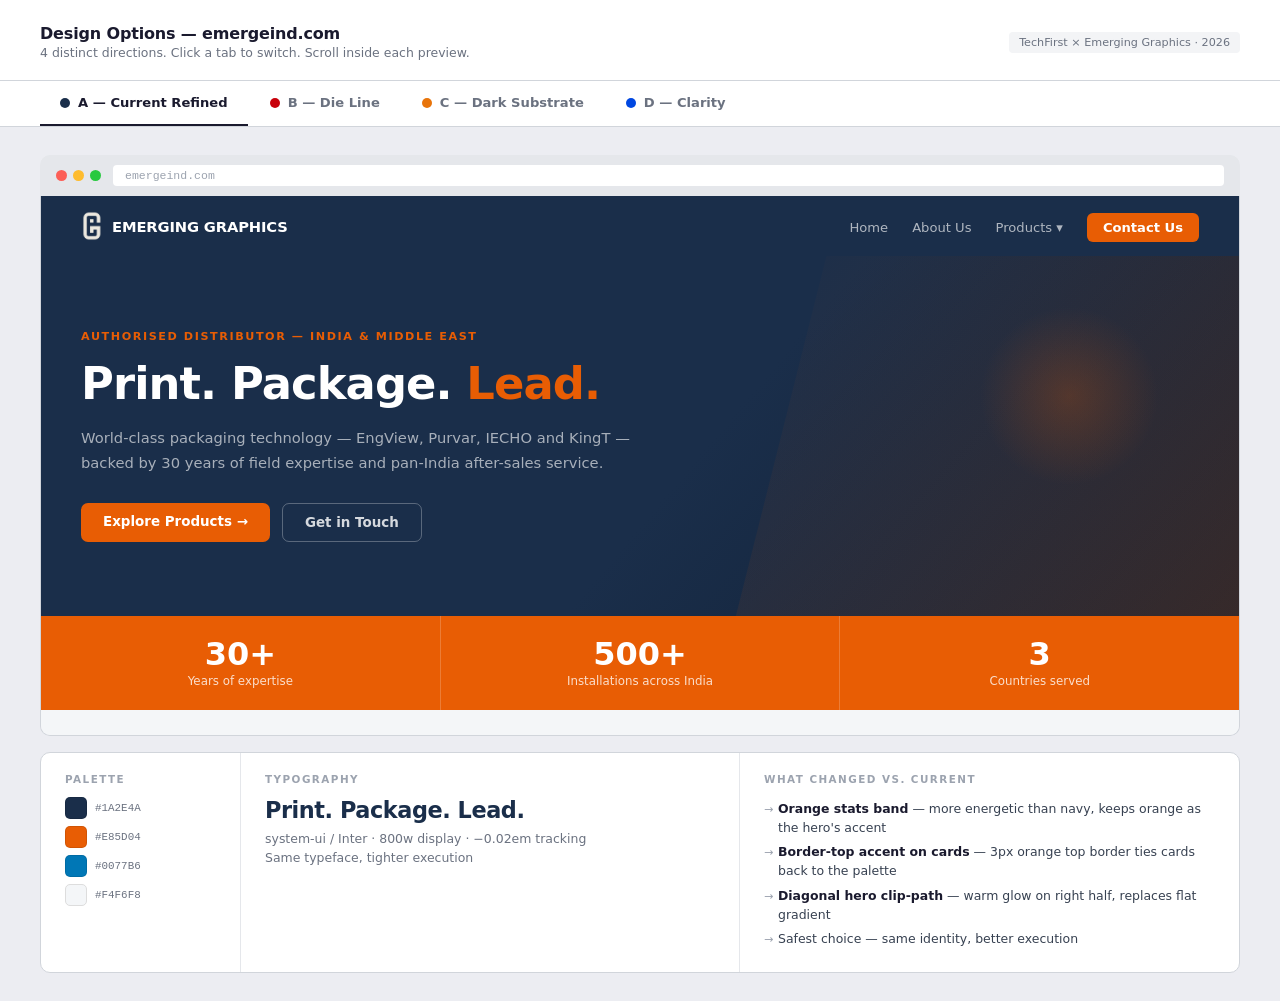
==== themes/index.html @ 1dd8b954 "Add themes-only preview subfolder for client review" ====
<!doctype html>
<html lang="en">
<head>
<meta charset="UTF-8">
<meta name="viewport" content="width=device-width, initial-scale=1.0">
<title>Design Options — emergeind.com</title>
<style>
/* ── PRESENTER LAYER ─────────────────────────────────── */
*,*::before,*::after{box-sizing:border-box;margin:0;padding:0}
body{font-family:system-ui,-apple-system,sans-serif;background:#ECEDF2;color:#1A1A2E;min-height:100vh}

.p-header{background:white;padding:24px 40px 20px;border-bottom:1px solid #D1D5DB;display:flex;align-items:center;justify-content:space-between}
.p-header h1{font-size:1rem;font-weight:700;letter-spacing:-0.01em}
.p-header p{font-size:0.78rem;color:#6B7280;margin-top:2px}
.p-badge{font-size:0.7rem;background:#F3F4F6;color:#6B7280;padding:4px 10px;border-radius:4px;font-weight:500}

.p-tabs{background:white;border-bottom:1px solid #D1D5DB;padding:0 40px;display:flex;gap:2px;overflow-x:auto}
.tab-btn{padding:14px 20px;border:none;border-bottom:2.5px solid transparent;background:transparent;font-size:0.82rem;font-weight:600;color:#6B7280;cursor:pointer;white-space:nowrap;transition:all .15s;font-family:inherit;display:flex;align-items:center;gap:8px}
.tab-btn:hover{color:#1A1A2E}
.tab-btn.active{color:#1A1A2E;border-bottom-color:#1A1A2E}
.tab-dot{width:10px;height:10px;border-radius:50%;flex-shrink:0}

.p-body{padding:28px 40px;max-width:1280px;margin:0 auto}

.concept-panel{display:none}
.concept-panel.active{display:block}

/* Browser chrome */
.browser{background:#E5E7EB;border-radius:10px 10px 0 0;padding:10px 16px;display:flex;align-items:center;gap:12px}
.browser-dots{display:flex;gap:6px}
.browser-dots span{width:11px;height:11px;border-radius:50%}
.browser-dots span:nth-child(1){background:#FC5F57}
.browser-dots span:nth-child(2){background:#FEBC2E}
.browser-dots span:nth-child(3){background:#27C93F}
.browser-bar{flex:1;background:white;border-radius:4px;padding:4px 12px;font-size:0.72rem;color:#9CA3AF;font-family:'Courier New',monospace}

.site-preview{height:540px;overflow-y:auto;border:1px solid #D1D5DB;border-top:none;border-radius:0 0 10px 10px}

/* Design notes */
.design-notes{margin-top:16px;display:grid;grid-template-columns:200px 1fr 1fr;gap:0;background:white;border:1px solid #D1D5DB;border-radius:10px;overflow:hidden}
.dn-col{padding:20px 24px;border-right:1px solid #E5E7EB}
.dn-col:last-child{border-right:none}
.dn-label{font-size:0.65rem;font-weight:700;letter-spacing:0.14em;text-transform:uppercase;color:#9CA3AF;margin-bottom:12px}
.palette-row{display:flex;align-items:center;gap:8px;margin-bottom:7px}
.chip{width:22px;height:22px;border-radius:5px;border:1px solid rgba(0,0,0,.1);flex-shrink:0}
.chip-hex{font-size:0.68rem;font-family:'Courier New',monospace;color:#6B7280}
.type-display{font-size:1.4rem;line-height:1.2;margin-bottom:6px;color:#1A1A2E}
.type-body{font-size:0.78rem;color:#6B7280;line-height:1.5}
.dn-list{list-style:none}
.dn-list li{font-size:0.78rem;color:#374151;padding:3px 0 3px 14px;position:relative;line-height:1.5}
.dn-list li::before{content:'→';position:absolute;left:0;color:#9CA3AF;font-size:0.7rem;top:5px}
.dn-list li strong{color:#1A1A2E;font-weight:600}

/* ── CONCEPT A: CURRENT REFINED ─────────────────────── */
.ca-nav{background:#1A2E4A;padding:0 40px;height:60px;display:flex;align-items:center;justify-content:space-between;position:sticky;top:0;z-index:10}
.ca-logo{color:white;font-weight:800;font-size:0.92rem;letter-spacing:-0.01em}
.ca-links{display:flex;gap:24px;list-style:none}
.ca-links a{color:rgba(255,255,255,.65);font-size:0.82rem;text-decoration:none}
.ca-cta-lnk{background:#E85D04;color:white!important;padding:7px 16px;border-radius:6px;font-weight:700!important}

.ca-hero{background:linear-gradient(130deg,#1A2E4A 55%,#0F1E32 100%);min-height:360px;display:flex;align-items:center;padding:72px 40px;position:relative;overflow:hidden}
.ca-hero::before{content:'';position:absolute;right:0;top:0;bottom:0;width:42%;background:linear-gradient(135deg,transparent,rgba(232,93,4,.18));clip-path:polygon(18% 0,100% 0,100% 100%,0% 100%)}
.ca-hero::after{content:'';position:absolute;right:80px;top:50px;width:180px;height:180px;border-radius:50%;background:radial-gradient(circle,rgba(232,93,4,.22),transparent 70%)}
.ca-hero-inner{position:relative;z-index:1;max-width:560px}
.ca-eyebrow{font-size:0.7rem;font-weight:700;letter-spacing:0.14em;text-transform:uppercase;color:#E85D04;margin-bottom:16px}
.ca-h1{font-size:2.8rem;font-weight:800;color:white;line-height:1.1;letter-spacing:-0.02em;margin-bottom:18px}
.ca-h1 em{color:#E85D04;font-style:normal}
.ca-sub{color:rgba(255,255,255,.62);font-size:0.92rem;line-height:1.65;margin-bottom:28px}
.ca-btns{display:flex;gap:12px}
.ca-bp{background:#E85D04;color:white;padding:11px 22px;border-radius:7px;font-size:0.84rem;font-weight:700;text-decoration:none}
.ca-bo{border:1.5px solid rgba(255,255,255,.28);color:rgba(255,255,255,.82);padding:11px 22px;border-radius:7px;font-size:0.84rem;font-weight:600;text-decoration:none}

.ca-stats{background:#E85D04;display:flex}
.ca-stat{flex:1;padding:22px 28px;text-align:center;border-right:1px solid rgba(255,255,255,.2)}
.ca-stat:last-child{border-right:none}
.ca-num{font-size:2rem;font-weight:800;color:white;line-height:1}
.ca-lbl{font-size:0.74rem;color:rgba(255,255,255,.8);margin-top:4px}

.ca-section{background:#F4F6F8;padding:44px 40px}
.ca-sec-label{font-size:0.68rem;font-weight:700;letter-spacing:0.13em;text-transform:uppercase;color:#E85D04;margin-bottom:8px}
.ca-sec-h2{font-size:1.45rem;font-weight:700;color:#1A2E4A;margin-bottom:26px}
.ca-grid{display:grid;grid-template-columns:1fr 1fr;gap:14px}
.ca-card{background:white;border-radius:9px;padding:22px;border:1px solid #E2E8F0;border-top:3px solid #E85D04}
.ca-card-icon{font-size:1.3rem;margin-bottom:10px}
.ca-card-title{font-size:0.88rem;font-weight:700;color:#1A2E4A;margin-bottom:7px}
.ca-card-desc{font-size:0.78rem;color:#64748B;line-height:1.55;margin:0}
.ca-card-link{font-size:0.76rem;color:#E85D04;font-weight:700;margin-top:10px;display:block;text-decoration:none}

.ca-cta{background:#1A2E4A;padding:44px 40px;text-align:center}
.ca-cta h2{color:white;font-size:1.45rem;font-weight:700;margin-bottom:10px}
.ca-cta p{color:rgba(255,255,255,.55);font-size:0.86rem;margin-bottom:22px}
.ca-cta-btn{background:#E85D04;color:white;padding:11px 28px;border-radius:7px;font-size:0.86rem;font-weight:700;text-decoration:none;display:inline-block}

/* ── CONCEPT B: DIE LINE ─────────────────────────────── */
.cb-nav{background:#F2EFE7;border-bottom:1px solid rgba(200,0,10,.22);padding:0 40px;height:60px;display:flex;align-items:center;justify-content:space-between;position:sticky;top:0;z-index:10}
.cb-logo{color:#1C1826;font-family:Georgia,serif;font-weight:700;font-size:1rem;font-style:italic}
.cb-links{display:flex;gap:24px;list-style:none}
.cb-links a{color:#4A4455;font-size:0.82rem;text-decoration:none}
.cb-cta-lnk{color:#C8000A!important;font-weight:700!important;border-bottom:1.5px solid #C8000A;padding-bottom:1px}

.cb-hero{background:#F2EFE7;min-height:360px;display:flex;align-items:center;padding:72px 40px;position:relative;overflow:hidden}
.cb-hero::before{content:'';position:absolute;top:18px;left:18px;width:calc(100% - 36px);height:calc(100% - 36px);border:1.5px dashed rgba(200,0,10,.32);pointer-events:none}
.cb-reg{position:absolute;top:24px;right:44px;font-size:1.3rem;color:rgba(200,0,10,.38);line-height:1;font-family:'Courier New',monospace;user-select:none}
.cb-reg2{position:absolute;bottom:24px;left:44px;font-size:1.3rem;color:rgba(200,0,10,.28);line-height:1;font-family:'Courier New',monospace;user-select:none}
.cb-hero-inner{position:relative;z-index:1;max-width:620px}
.cb-eyebrow{font-size:0.68rem;font-weight:700;letter-spacing:0.18em;text-transform:uppercase;color:#2D4B8E;margin-bottom:20px;font-family:'Courier New',monospace}
.cb-h1{font-family:Georgia,serif;font-size:3.2rem;font-weight:700;color:#1C1826;line-height:1.1;letter-spacing:-0.01em;margin-bottom:0}
.cb-h1 em{color:#C8000A}
.cb-sub{color:#4A4455;font-size:0.92rem;line-height:1.68;margin-bottom:32px;margin-top:18px;max-width:500px}
.cb-btns{display:flex;gap:20px;align-items:center}
.cb-bp{background:#C8000A;color:white;padding:11px 24px;font-size:0.84rem;font-weight:700;text-decoration:none;letter-spacing:0.02em}
.cb-bo{color:#2D4B8E;font-size:0.84rem;font-weight:600;text-decoration:none;border-bottom:1.5px solid #2D4B8E;padding-bottom:2px}

.cb-stats{background:#1C1826;display:flex}
.cb-stat{flex:1;padding:24px 28px;text-align:center;border-right:1px solid rgba(255,255,255,.07)}
.cb-stat:last-child{border-right:none}
.cb-num{font-family:Georgia,serif;font-size:2.1rem;font-weight:700;color:#C8000A;line-height:1}
.cb-lbl{font-size:0.68rem;color:rgba(255,255,255,.45);margin-top:6px;letter-spacing:0.1em;text-transform:uppercase;font-family:'Courier New',monospace}

.cb-section{background:#F2EFE7;padding:44px 40px}
.cb-sec-label{font-family:'Courier New',monospace;font-size:0.66rem;font-weight:700;letter-spacing:0.16em;text-transform:uppercase;color:#2D4B8E;margin-bottom:10px}
.cb-sec-h2{font-family:Georgia,serif;font-size:1.6rem;font-weight:700;color:#1C1826;margin-bottom:28px}
.cb-grid{display:grid;grid-template-columns:1fr 1fr;gap:14px}
.cb-card{background:white;border:1px solid rgba(200,0,10,.22);padding:22px;position:relative}
.cb-card::before{content:'';position:absolute;top:5px;left:5px;right:5px;bottom:5px;border:1px dashed rgba(200,0,10,.14);pointer-events:none}
.cb-card-ref{font-family:'Courier New',monospace;font-size:0.62rem;color:rgba(200,0,10,.45);margin-bottom:10px}
.cb-card-title{font-family:Georgia,serif;font-size:0.94rem;font-weight:700;color:#1C1826;margin-bottom:8px}
.cb-card-desc{font-size:0.78rem;color:#4A4455;line-height:1.55;margin:0}
.cb-card-link{font-size:0.76rem;color:#C8000A;font-weight:700;margin-top:12px;display:block;text-decoration:none;letter-spacing:0.03em}

.cb-cta{background:#2D4B8E;padding:52px 40px;text-align:center}
.cb-cta h2{font-family:Georgia,serif;font-style:italic;color:white;font-size:1.7rem;margin-bottom:12px}
.cb-cta p{color:rgba(255,255,255,.6);font-size:0.86rem;margin-bottom:24px}
.cb-cta-btn{border:1.5px solid rgba(255,255,255,.55);color:white;padding:11px 28px;font-size:0.86rem;font-weight:600;text-decoration:none;display:inline-block;letter-spacing:0.04em}

/* ── CONCEPT C: DARK SUBSTRATE ───────────────────────── */
.cc-nav{background:#18160F;border-bottom:1px solid rgba(232,116,10,.18);padding:0 40px;height:60px;display:flex;align-items:center;justify-content:space-between;position:sticky;top:0;z-index:10}
.cc-logo{color:#EDE9E0;font-weight:800;font-size:0.82rem;letter-spacing:0.1em;text-transform:uppercase}
.cc-links{display:flex;gap:24px;list-style:none}
.cc-links a{color:rgba(237,233,224,.4);font-size:0.7rem;text-decoration:none;letter-spacing:0.08em;text-transform:uppercase;font-weight:600}
.cc-cta-lnk{color:#E8740A!important}

.cc-hero{background:#18160F;min-height:380px;display:flex;align-items:center;padding:80px 40px;position:relative;overflow:hidden}
.cc-hero::before{content:'';position:absolute;left:-80px;top:-80px;width:350px;height:350px;background:radial-gradient(circle,rgba(232,116,10,.1),transparent 70%);border-radius:50%}
.cc-hero::after{content:'';position:absolute;right:60px;bottom:-60px;width:260px;height:260px;background:radial-gradient(circle,rgba(61,140,104,.07),transparent 70%);border-radius:50%}
.cc-hero-inner{position:relative;z-index:1;max-width:640px}
.cc-eyebrow{font-size:0.65rem;font-weight:700;letter-spacing:0.22em;text-transform:uppercase;color:#3D8C68;margin-bottom:22px}
.cc-h1{font-size:3.4rem;font-weight:800;color:#EDE9E0;line-height:1.05;letter-spacing:-0.01em;text-transform:uppercase;margin-bottom:0}
.cc-h1 em{color:#E8740A;font-style:normal}
.cc-sub{color:rgba(237,233,224,.42);font-size:0.9rem;line-height:1.72;margin-bottom:36px;margin-top:20px}
.cc-btns{display:flex;gap:12px}
.cc-bp{background:#E8740A;color:#18160F;padding:12px 24px;font-size:0.82rem;font-weight:800;text-decoration:none;letter-spacing:0.05em;text-transform:uppercase}
.cc-bo{border:1px solid rgba(237,233,224,.18);color:rgba(237,233,224,.6);padding:12px 24px;font-size:0.82rem;font-weight:600;text-decoration:none;text-transform:uppercase;letter-spacing:0.05em}

.cc-stats{background:#0F0E0A;display:flex;border-top:1px solid rgba(232,116,10,.18);border-bottom:1px solid rgba(232,116,10,.18)}
.cc-stat{flex:1;padding:28px 32px;text-align:center;border-right:1px solid rgba(255,255,255,.04)}
.cc-stat:last-child{border-right:none}
.cc-num{font-size:2.8rem;font-weight:800;color:#E8740A;line-height:1;letter-spacing:-0.02em}
.cc-lbl{font-size:0.64rem;color:rgba(237,233,224,.3);margin-top:6px;letter-spacing:0.16em;text-transform:uppercase}

.cc-section{background:#18160F;padding:44px 40px}
.cc-sec-label{font-size:0.62rem;font-weight:700;letter-spacing:0.2em;text-transform:uppercase;color:#3D8C68;margin-bottom:10px}
.cc-sec-h2{font-size:1.4rem;font-weight:800;color:#EDE9E0;margin-bottom:28px;letter-spacing:-0.01em;text-transform:uppercase}
.cc-grid{display:grid;grid-template-columns:1fr 1fr;gap:1px;background:rgba(232,116,10,.2)}
.cc-card{background:#1E1C14;padding:24px}
.cc-card-icon{font-size:1.1rem;margin-bottom:12px;opacity:.65}
.cc-card-title{font-size:0.8rem;font-weight:800;color:#EDE9E0;margin-bottom:8px;letter-spacing:0.06em;text-transform:uppercase}
.cc-card-desc{font-size:0.76rem;color:rgba(237,233,224,.38);line-height:1.6;margin:0}
.cc-card-link{font-size:0.72rem;color:#E8740A;font-weight:700;margin-top:12px;display:block;text-decoration:none;letter-spacing:0.07em;text-transform:uppercase}

.cc-cta{background:#0F0E0A;padding:60px 40px;text-align:center;border-top:1px solid rgba(232,116,10,.18)}
.cc-cta h2{color:#EDE9E0;font-size:1.5rem;font-weight:800;text-transform:uppercase;letter-spacing:-0.01em;margin-bottom:12px}
.cc-cta p{color:rgba(237,233,224,.32);font-size:0.86rem;margin-bottom:28px}
.cc-cta-btn{background:#E8740A;color:#0F0E0A;padding:13px 32px;font-size:0.82rem;font-weight:800;text-decoration:none;display:inline-block;letter-spacing:0.07em;text-transform:uppercase}

/* ── CONCEPT D: CLARITY ──────────────────────────────── */
.cd-nav{background:#FAFAFA;border-bottom:1px solid #E8E8EE;padding:0 40px;height:60px;display:flex;align-items:center;justify-content:space-between;position:sticky;top:0;z-index:10}
.cd-logo{color:#0D0D12;font-weight:700;font-size:0.9rem;letter-spacing:-0.02em}
.cd-logo span{color:#0047E1}
.cd-links{display:flex;gap:28px;list-style:none}
.cd-links a{color:#6B7280;font-size:0.82rem;text-decoration:none}
.cd-cta-lnk{background:#0047E1;color:white!important;padding:7px 16px;font-size:0.8rem;font-weight:600!important}

.cd-hero{background:#FAFAFA;min-height:380px;display:flex;align-items:stretch}
.cd-hero-left{width:200px;flex-shrink:0;background:#0047E1;display:flex;flex-direction:column;align-items:center;justify-content:center;padding:40px 20px;text-align:center}
.cd-bignum{font-size:4.5rem;font-weight:300;color:white;line-height:1;letter-spacing:-0.04em}
.cd-numsup{font-size:2rem;font-weight:300;vertical-align:super;color:white}
.cd-numlabel{font-size:0.65rem;color:rgba(255,255,255,.55);text-transform:uppercase;letter-spacing:0.14em;margin-top:10px;line-height:1.4}
.cd-hero-right{flex:1;padding:64px 44px;display:flex;flex-direction:column;justify-content:center}
.cd-eyebrow{font-size:0.68rem;font-weight:600;letter-spacing:0.14em;text-transform:uppercase;color:#9CA3AF;margin-bottom:20px}
.cd-h1{font-size:2.3rem;font-weight:300;color:#0D0D12;line-height:1.22;letter-spacing:-0.03em;margin-bottom:0}
.cd-h1 strong{font-weight:800}
.cd-rule{width:44px;height:2px;background:#0047E1;margin:20px 0}
.cd-sub{color:#6B7280;font-size:0.88rem;line-height:1.72;margin-bottom:28px;max-width:420px}
.cd-btns{display:flex;gap:16px;align-items:center}
.cd-bp{background:#0047E1;color:white;padding:11px 24px;font-size:0.84rem;font-weight:600;text-decoration:none}
.cd-bo{color:#6B7280;font-size:0.84rem;text-decoration:none;border-bottom:1px solid #D1D5DB;padding-bottom:2px}

.cd-stats{background:white;border-top:1px solid #E8E8EE;border-bottom:1px solid #E8E8EE;display:flex}
.cd-stat{flex:1;padding:26px 32px;border-right:1px solid #E8E8EE}
.cd-stat:last-child{border-right:none}
.cd-num{font-size:2.1rem;font-weight:700;color:#0D0D12;line-height:1;letter-spacing:-0.03em}
.cd-num em{color:#0047E1;font-style:normal}
.cd-lbl{font-size:0.74rem;color:#6B7280;margin-top:6px}

.cd-section{background:#FAFAFA;padding:44px 40px}
.cd-sec-label{font-size:0.68rem;font-weight:600;letter-spacing:0.12em;text-transform:uppercase;color:#9CA3AF;margin-bottom:8px}
.cd-sec-h2{font-size:1.45rem;font-weight:300;color:#0D0D12;margin-bottom:28px;letter-spacing:-0.02em}
.cd-sec-h2 strong{font-weight:700}
.cd-grid{display:grid;grid-template-columns:1fr 1fr;gap:0;border:1px solid #E8E8EE}
.cd-card{padding:24px;border-right:1px solid #E8E8EE;border-bottom:1px solid #E8E8EE;border-left:3px solid transparent;transition:border-left-color .15s}
.cd-card:hover{border-left-color:#0047E1}
.cd-card:nth-child(2){border-right:none}
.cd-card:nth-child(3),.cd-card:nth-child(4){border-bottom:none}
.cd-card-icon{font-size:1.1rem;margin-bottom:12px}
.cd-card-title{font-size:0.86rem;font-weight:700;color:#0D0D12;margin-bottom:8px}
.cd-card-desc{font-size:0.78rem;color:#6B7280;line-height:1.55;margin:0}
.cd-card-link{font-size:0.76rem;color:#0047E1;font-weight:600;margin-top:10px;display:block;text-decoration:none}

.cd-cta{background:#0047E1;padding:60px 40px;text-align:center}
.cd-cta h2{font-size:1.5rem;font-weight:300;color:white;letter-spacing:-0.02em;margin-bottom:12px}
.cd-cta h2 strong{font-weight:800}
.cd-cta p{color:rgba(255,255,255,.6);font-size:0.86rem;margin-bottom:26px}
.cd-cta-btn{background:white;color:#0047E1;padding:12px 32px;font-size:0.86rem;font-weight:700;text-decoration:none;display:inline-block}

.ca-logo,.cb-logo,.cc-logo,.cd-logo{display:inline-flex;align-items:center;gap:9px}
.opt-mark{height:32px;width:auto;display:block}
</style>
</head>
<body>

<div class="p-header">
  <div>
    <h1>Design Options — emergeind.com</h1>
    <p>4 distinct directions. Click a tab to switch. Scroll inside each preview.</p>
  </div>
  <span class="p-badge">TechFirst × Emerging Graphics · 2026</span>
</div>

<div class="p-tabs">
  <button class="tab-btn active" id="tab-a" onclick="show('a')">
    <span class="tab-dot" style="background:#1A2E4A"></span> A — Current Refined
  </button>
  <button class="tab-btn" id="tab-b" onclick="show('b')">
    <span class="tab-dot" style="background:#C8000A"></span> B — Die Line
  </button>
  <button class="tab-btn" id="tab-c" onclick="show('c')">
    <span class="tab-dot" style="background:#E8740A"></span> C — Dark Substrate
  </button>
  <button class="tab-btn" id="tab-d" onclick="show('d')">
    <span class="tab-dot" style="background:#0047E1"></span> D — Clarity
  </button>
</div>

<div class="p-body">

<!-- ──────────────────────────── CONCEPT A ──────────────── -->
<div class="concept-panel active" id="panel-a">
  <div class="browser">
    <div class="browser-dots"><span></span><span></span><span></span></div>
    <div class="browser-bar">emergeind.com</div>
  </div>
  <div class="site-preview">
    <nav class="ca-nav">
      <span class="ca-logo"><img class="opt-mark" src="../assets/images/Logo-mark.png" alt="">EMERGING GRAPHICS</span>
      <ul class="ca-links">
        <li><a href="#">Home</a></li><li><a href="#">About Us</a></li>
        <li><a href="#">Products ▾</a></li>
        <li><a href="#" class="ca-cta-lnk">Contact Us</a></li>
      </ul>
    </nav>
    <div class="ca-hero">
      <div class="ca-hero-inner">
        <div class="ca-eyebrow">Authorised distributor — India &amp; Middle East</div>
        <h1 class="ca-h1">Print. Package. <em>Lead.</em></h1>
        <p class="ca-sub">World-class packaging technology — EngView, Purvar, IECHO and KingT — backed by 30 years of field expertise and pan-India after-sales service.</p>
        <div class="ca-btns">
          <a href="#" class="ca-bp">Explore Products →</a>
          <a href="#" class="ca-bo">Get in Touch</a>
        </div>
      </div>
    </div>
    <div class="ca-stats">
      <div class="ca-stat"><div class="ca-num">30+</div><div class="ca-lbl">Years of expertise</div></div>
      <div class="ca-stat"><div class="ca-num">500+</div><div class="ca-lbl">Installations across India</div></div>
      <div class="ca-stat"><div class="ca-num">3</div><div class="ca-lbl">Countries served</div></div>
    </div>
    <div class="ca-section">
      <div class="ca-sec-label">Our Products</div>
      <div class="ca-sec-h2">Technology for the Modern Packaging Plant</div>
      <div class="ca-grid">
        <div class="ca-card">
          <div class="ca-card-icon">📐</div>
          <div class="ca-card-title">EngView — CAD/CAM Design</div>
          <p class="ca-card-desc">Structural design and 3D visualisation for packaging engineers. 1,500+ industry die templates. FEFCO/ECMA compliant.</p>
          <a href="#" class="ca-card-link">View Product →</a>
        </div>
        <div class="ca-card">
          <div class="ca-card-icon">✂️</div>
          <div class="ca-card-title">IECHO — Digital Cutting Systems</div>
          <p class="ca-card-desc">9-model range covering corrugated, carton, foam and flexible packaging. Precision to ±0.1 mm at speeds to 2,200 mm/s.</p>
          <a href="#" class="ca-card-link">View Product →</a>
        </div>
      </div>
    </div>
    <div class="ca-cta">
      <h2>Ready to modernise your packaging workflow?</h2>
      <p>Talk to our team about which technology fits your production line.</p>
      <a href="#" class="ca-cta-btn">Contact Us →</a>
    </div>
  </div>

  <div class="design-notes">
    <div class="dn-col">
      <div class="dn-label">Palette</div>
      <div class="palette-row"><div class="chip" style="background:#1A2E4A"></div><span class="chip-hex">#1A2E4A</span></div>
      <div class="palette-row"><div class="chip" style="background:#E85D04"></div><span class="chip-hex">#E85D04</span></div>
      <div class="palette-row"><div class="chip" style="background:#0077B6"></div><span class="chip-hex">#0077B6</span></div>
      <div class="palette-row"><div class="chip" style="background:#F4F6F8;border:1px solid #ddd"></div><span class="chip-hex">#F4F6F8</span></div>
    </div>
    <div class="dn-col">
      <div class="dn-label">Typography</div>
      <div class="type-display" style="font-weight:800;letter-spacing:-0.02em;color:#1A2E4A">Print. Package. Lead.</div>
      <div class="type-body">system-ui / Inter · 800w display · −0.02em tracking<br>Same typeface, tighter execution</div>
    </div>
    <div class="dn-col">
      <div class="dn-label">What changed vs. current</div>
      <ul class="dn-list">
        <li><strong>Orange stats band</strong> — more energetic than navy, keeps orange as the hero's accent</li>
        <li><strong>Border-top accent on cards</strong> — 3px orange top border ties cards back to the palette</li>
        <li><strong>Diagonal hero clip-path</strong> — warm glow on right half, replaces flat gradient</li>
        <li>Safest choice — same identity, better execution</li>
      </ul>
    </div>
  </div>
</div>

<!-- ──────────────────────────── CONCEPT B ──────────────── -->
<div class="concept-panel" id="panel-b">
  <div class="browser">
    <div class="browser-dots"><span></span><span></span><span></span></div>
    <div class="browser-bar">emergeind.com</div>
  </div>
  <div class="site-preview">
    <nav class="cb-nav">
      <span class="cb-logo"><img class="opt-mark" src="../assets/images/Logo-mark-color.png" alt="">Emerging Graphics</span>
      <ul class="cb-links">
        <li><a href="#">Home</a></li><li><a href="#">About</a></li>
        <li><a href="#">Products</a></li>
        <li><a href="#" class="cb-cta-lnk">Enquire</a></li>
      </ul>
    </nav>
    <div class="cb-hero">
      <span class="cb-reg">⊕</span>
      <span class="cb-reg2">⊕</span>
      <div class="cb-hero-inner">
        <div class="cb-eyebrow">REF: EGI-IND-2026 &nbsp;/&nbsp; Authorised distributor &amp; service partner</div>
        <h1 class="cb-h1">Precision starts<br>before the <em>print.</em></h1>
        <p class="cb-sub">Emerging Graphics brings the tools that define packaging quality — EngView structural design, Purvar pre-press, IECHO digital cutting, KingT corrugation printing — to manufacturers across India and the Middle East.</p>
        <div class="cb-btns">
          <a href="#" class="cb-bp">View Products</a>
          <a href="#" class="cb-bo">Get in touch →</a>
        </div>
      </div>
    </div>
    <div class="cb-stats">
      <div class="cb-stat"><div class="cb-num">30+</div><div class="cb-lbl">YEARS SERVED</div></div>
      <div class="cb-stat"><div class="cb-num">500+</div><div class="cb-lbl">INSTALLATIONS</div></div>
      <div class="cb-stat"><div class="cb-num">4</div><div class="cb-lbl">TECHNOLOGY BRANDS</div></div>
    </div>
    <div class="cb-section">
      <div class="cb-sec-label">PRODUCT LINE / 2026</div>
      <div class="cb-sec-h2">The Technology We Represent</div>
      <div class="cb-grid">
        <div class="cb-card">
          <div class="cb-card-ref">EGI-SW-001 / EngView Systems, Bulgaria</div>
          <div class="cb-card-title">EngView CAD/CAM Software</div>
          <p class="cb-card-desc">Structural design, 3D visualisation and costing for packaging engineers. The industry standard in structural packaging design — 1,500+ die templates.</p>
          <a href="#" class="cb-card-link">Product Specification →</a>
        </div>
        <div class="cb-card">
          <div class="cb-card-ref">EGI-HW-004 / IECHO Systems, China</div>
          <div class="cb-card-title">IECHO Digital Cutting Systems</div>
          <p class="cb-card-desc">Nine cutting system models for corrugated, carton board, foam and flexible substrates. Precision to ±0.1 mm at production speeds.</p>
          <a href="#" class="cb-card-link">Product Specification →</a>
        </div>
      </div>
    </div>
    <div class="cb-cta">
      <h2>"The right tool changes what is possible."</h2>
      <p>Discuss your production requirements with our technical team.</p>
      <a href="#" class="cb-cta-btn">Send an Enquiry</a>
    </div>
  </div>

  <div class="design-notes">
    <div class="dn-col">
      <div class="dn-label">Palette</div>
      <div class="palette-row"><div class="chip" style="background:#F2EFE7;border:1px solid #ddd"></div><span class="chip-hex">#F2EFE7 paper</span></div>
      <div class="palette-row"><div class="chip" style="background:#1C1826"></div><span class="chip-hex">#1C1826 ink</span></div>
      <div class="palette-row"><div class="chip" style="background:#C8000A"></div><span class="chip-hex">#C8000A reg.red</span></div>
      <div class="palette-row"><div class="chip" style="background:#2D4B8E"></div><span class="chip-hex">#2D4B8E blueprint</span></div>
    </div>
    <div class="dn-col">
      <div class="dn-label">Typography</div>
      <div class="type-display" style="font-family:Georgia,serif;font-style:italic;font-weight:700;color:#1C1826">Precision starts before the <em style="color:#C8000A">print.</em></div>
      <div class="type-body">Georgia serif (italic display) + system-ui body<br>Monospace for references and labels</div>
    </div>
    <div class="dn-col">
      <div class="dn-label">The concept + the risk</div>
      <ul class="dn-list">
        <li><strong>Paper-tone background</strong> — evokes the packaging designer's studio, not a generic tech site</li>
        <li><strong>Serif display type</strong> — the aesthetic risk: italic Georgia for headlines in a B2B tech context. Justified: this audience works with precision instruments, not software start-ups</li>
        <li><strong>Die-cut dashes + registration marks</strong> — the visual language of the client's own world (packaging CAD, die-making)</li>
        <li>Distinctive and defensible — nothing else in this sector looks like it</li>
      </ul>
    </div>
  </div>
</div>

<!-- ──────────────────────────── CONCEPT C ──────────────── -->
<div class="concept-panel" id="panel-c">
  <div class="browser">
    <div class="browser-dots"><span></span><span></span><span></span></div>
    <div class="browser-bar">emergeind.com</div>
  </div>
  <div class="site-preview">
    <nav class="cc-nav">
      <span class="cc-logo"><img class="opt-mark" src="../assets/images/Logo-mark.png" alt="">EMERGING GRAPHICS</span>
      <ul class="cc-links">
        <li><a href="#">HOME</a></li><li><a href="#">ABOUT</a></li>
        <li><a href="#">PRODUCTS</a></li>
        <li><a href="#" class="cc-cta-lnk">CONTACT</a></li>
      </ul>
    </nav>
    <div class="cc-hero">
      <div class="cc-hero-inner">
        <div class="cc-eyebrow">Authorised distributor · India &amp; Middle East</div>
        <h1 class="cc-h1">Industrial<br>precision.<br><em>Digital</em><br>workflow.</h1>
        <p class="cc-sub">We put the world's most capable print and packaging technology into Indian manufacturing facilities — and keep it running.</p>
        <div class="cc-btns">
          <a href="#" class="cc-bp">OUR PRODUCTS →</a>
          <a href="#" class="cc-bo">GET IN TOUCH</a>
        </div>
      </div>
    </div>
    <div class="cc-stats">
      <div class="cc-stat"><div class="cc-num">30+</div><div class="cc-lbl">YEARS</div></div>
      <div class="cc-stat"><div class="cc-num">500+</div><div class="cc-lbl">INSTALLATIONS</div></div>
      <div class="cc-stat"><div class="cc-num">4</div><div class="cc-lbl">BRANDS</div></div>
    </div>
    <div class="cc-section">
      <div class="cc-sec-label">WHAT WE DISTRIBUTE</div>
      <div class="cc-sec-h2">OUR TECHNOLOGY RANGE</div>
      <div class="cc-grid">
        <div class="cc-card">
          <div class="cc-card-icon">📐</div>
          <div class="cc-card-title">ENGVIEW — CAD/CAM</div>
          <p class="cc-card-desc">Structural design and visualisation for packaging. 1,500+ industry templates. The structural packaging design standard.</p>
          <a href="#" class="cc-card-link">VIEW PRODUCT →</a>
        </div>
        <div class="cc-card">
          <div class="cc-card-icon">✂️</div>
          <div class="cc-card-title">IECHO — CUTTING SYSTEMS</div>
          <p class="cc-card-desc">Nine digital cutting systems. Corrugated, carton, foam, flexible. Precision ±0.1 mm. Production speeds to 2,200 mm/s.</p>
          <a href="#" class="cc-card-link">VIEW PRODUCT →</a>
        </div>
      </div>
    </div>
    <div class="cc-cta">
      <h2>TALK TO OUR ENGINEERS</h2>
      <p>We know this technology from the inside out. Let's solve your production challenge.</p>
      <a href="#" class="cc-cta-btn">CONTACT US →</a>
    </div>
  </div>

  <div class="design-notes">
    <div class="dn-col">
      <div class="dn-label">Palette</div>
      <div class="palette-row"><div class="chip" style="background:#18160F"></div><span class="chip-hex">#18160F carbon</span></div>
      <div class="palette-row"><div class="chip" style="background:#EDE9E0"></div><span class="chip-hex">#EDE9E0 warm white</span></div>
      <div class="palette-row"><div class="chip" style="background:#E8740A"></div><span class="chip-hex">#E8740A machinery</span></div>
      <div class="palette-row"><div class="chip" style="background:#3D8C68"></div><span class="chip-hex">#3D8C68 industrial ✦</span></div>
    </div>
    <div class="dn-col">
      <div class="dn-label">Typography</div>
      <div class="type-display" style="font-weight:800;text-transform:uppercase;letter-spacing:-0.01em;color:#0D0D12;font-size:1.1rem">INDUSTRIAL PRECISION.<br><span style="color:#E8740A">DIGITAL</span> WORKFLOW.</div>
      <div class="type-body">system-ui 800w · uppercase · tight tracking<br>Immersive dark environment</div>
    </div>
    <div class="dn-col">
      <div class="dn-label">The concept + the risk</div>
      <ul class="dn-list">
        <li><strong>Full dark mode</strong> — carbon ground evokes the factory floor; warm off-white text keeps it from feeling cold</li>
        <li><strong>Industrial green as secondary accent</strong> — the risk: #3D8C68 alongside orange in a dark environment. Justification: green = machine-on status lights, operational readiness</li>
        <li><strong>All-caps + glow radials</strong> — machinery-room aesthetic without clichéd gear icons</li>
        <li>Strong visual identity, high contrast; technically complex to maintain</li>
      </ul>
    </div>
  </div>
</div>

<!-- ──────────────────────────── CONCEPT D ──────────────── -->
<div class="concept-panel" id="panel-d">
  <div class="browser">
    <div class="browser-dots"><span></span><span></span><span></span></div>
    <div class="browser-bar">emergeind.com</div>
  </div>
  <div class="site-preview">
    <nav class="cd-nav">
      <span class="cd-logo"><img class="opt-mark" src="../assets/images/Logo-mark-color.png" alt="">Emerging <span>Graphics</span></span>
      <ul class="cd-links">
        <li><a href="#">Home</a></li><li><a href="#">About</a></li>
        <li><a href="#">Products</a></li>
        <li><a href="#" class="cd-cta-lnk">Contact</a></li>
      </ul>
    </nav>
    <div class="cd-hero">
      <div class="cd-hero-left">
        <div class="cd-bignum">30<span class="cd-numsup">+</span></div>
        <div class="cd-numlabel">years in print &amp; packaging technology</div>
      </div>
      <div class="cd-hero-right">
        <div class="cd-eyebrow">Authorised distributor — India &amp; Middle East</div>
        <h1 class="cd-h1">The technical partner India's packaging industry <strong>trusts.</strong></h1>
        <div class="cd-rule"></div>
        <p class="cd-sub">We distribute and support EngView, Purvar, IECHO and KingT — the tools that define precision in structural design, pre-press, digital cutting and corrugation printing.</p>
        <div class="cd-btns">
          <a href="#" class="cd-bp">Explore Products</a>
          <a href="#" class="cd-bo">Get in touch</a>
        </div>
      </div>
    </div>
    <div class="cd-stats">
      <div class="cd-stat"><div class="cd-num">500<em>+</em></div><div class="cd-lbl">Installations across India</div></div>
      <div class="cd-stat"><div class="cd-num">4</div><div class="cd-lbl">Global technology brands</div></div>
      <div class="cd-stat"><div class="cd-num">3</div><div class="cd-lbl">Countries served</div></div>
    </div>
    <div class="cd-section">
      <div class="cd-sec-label">Products</div>
      <div class="cd-sec-h2"><strong>Technology</strong> for packaging professionals</div>
      <div class="cd-grid">
        <div class="cd-card">
          <div class="cd-card-icon">📐</div>
          <div class="cd-card-title">EngView — CAD/CAM Software</div>
          <p class="cd-card-desc">Structural packaging design, 3D visualisation and automated costing. 1,500+ die templates. Origin: Bulgaria.</p>
          <a href="#" class="cd-card-link">View product →</a>
        </div>
        <div class="cd-card">
          <div class="cd-card-icon">✂️</div>
          <div class="cd-card-title">IECHO — Digital Cutting Systems</div>
          <p class="cd-card-desc">Nine cutting system models. Corrugated, carton, foam and flexible. Precision to ±0.1 mm across all substrates.</p>
          <a href="#" class="cd-card-link">View product →</a>
        </div>
      </div>
    </div>
    <div class="cd-cta">
      <h2><strong>Let's talk</strong> about your production line.</h2>
      <p>Our team has installed and supported these systems across India. We know what works.</p>
      <a href="#" class="cd-cta-btn">Contact Us</a>
    </div>
  </div>

  <div class="design-notes">
    <div class="dn-col">
      <div class="dn-label">Palette</div>
      <div class="palette-row"><div class="chip" style="background:#FAFAFA;border:1px solid #ddd"></div><span class="chip-hex">#FAFAFA ground</span></div>
      <div class="palette-row"><div class="chip" style="background:#0D0D12"></div><span class="chip-hex">#0D0D12 near-black</span></div>
      <div class="palette-row"><div class="chip" style="background:#0047E1"></div><span class="chip-hex">#0047E1 electric blue</span></div>
      <div class="palette-row"><div class="chip" style="background:#E8E8EE;border:1px solid #ddd"></div><span class="chip-hex">#E8E8EE border</span></div>
    </div>
    <div class="dn-col">
      <div class="dn-label">Typography</div>
      <div class="type-display" style="font-weight:300;letter-spacing:-0.03em;color:#0D0D12;font-size:1.3rem">The partner India's packaging industry <strong>trusts.</strong></div>
      <div class="type-body">system-ui · 300w light display + 800w bold contrast<br>Weight contrast replaces colour to create hierarchy</div>
    </div>
    <div class="dn-col">
      <div class="dn-label">The concept + the risk</div>
      <ul class="dn-list">
        <li><strong>Asymmetric split hero</strong> — the risk: blue column with "30+" as the only hero graphic. No image, no illustration. Confidence of the number doing all the work</li>
        <li><strong>Ultra-light weight display</strong> — 300w for headlines, with 800w bold for one word per line. Creates a rhythm that draws the eye</li>
        <li><strong>Electric blue as the only accent</strong> — used once in nav logo, once in hero strip, once in CTA. Every use feels deliberate</li>
        <li>Most scalable for Phase 2 expansion; easier to maintain visual discipline</li>
      </ul>
    </div>
  </div>
</div>

</div><!-- /p-body -->

<script>
function show(id){
  document.querySelectorAll('.concept-panel').forEach(p=>p.classList.remove('active'));
  document.querySelectorAll('.tab-btn').forEach(b=>b.classList.remove('active'));
  document.getElementById('panel-'+id).classList.add('active');
  document.getElementById('tab-'+id).classList.add('active');
}
</script>
</body>
</html>
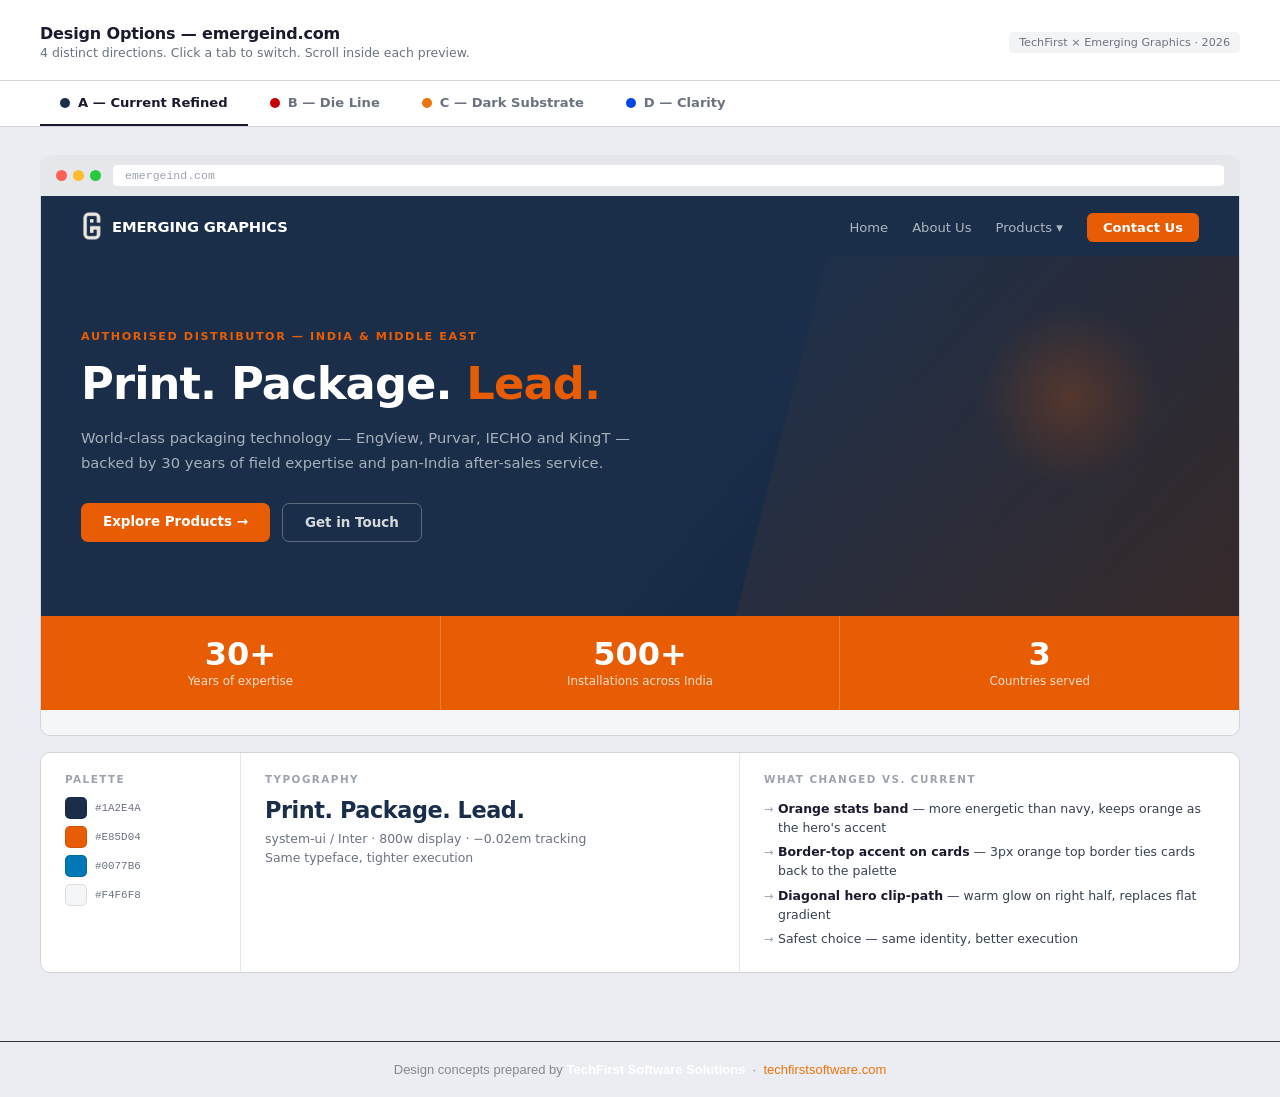
==== commit b8e54587: "Add TechFirst branding footer to themes preview" ====
--- a/themes/index.html
+++ b/themes/index.html
@@ -587,6 +587,11 @@
 
 </div><!-- /p-body -->
 
+<footer style="text-align:center;padding:20px;font-family:Inter,sans-serif;font-size:13px;color:#888;border-top:1px solid #333;margin-top:40px;">
+  Design concepts prepared by <strong style="color:#fff;">TechFirst Software Solutions</strong> &nbsp;·&nbsp;
+  <a href="https://techfirstsoftware.com" target="_blank" style="color:#E8740A;text-decoration:none;">techfirstsoftware.com</a>
+</footer>
+
 <script>
 function show(id){
   document.querySelectorAll('.concept-panel').forEach(p=>p.classList.remove('active'));
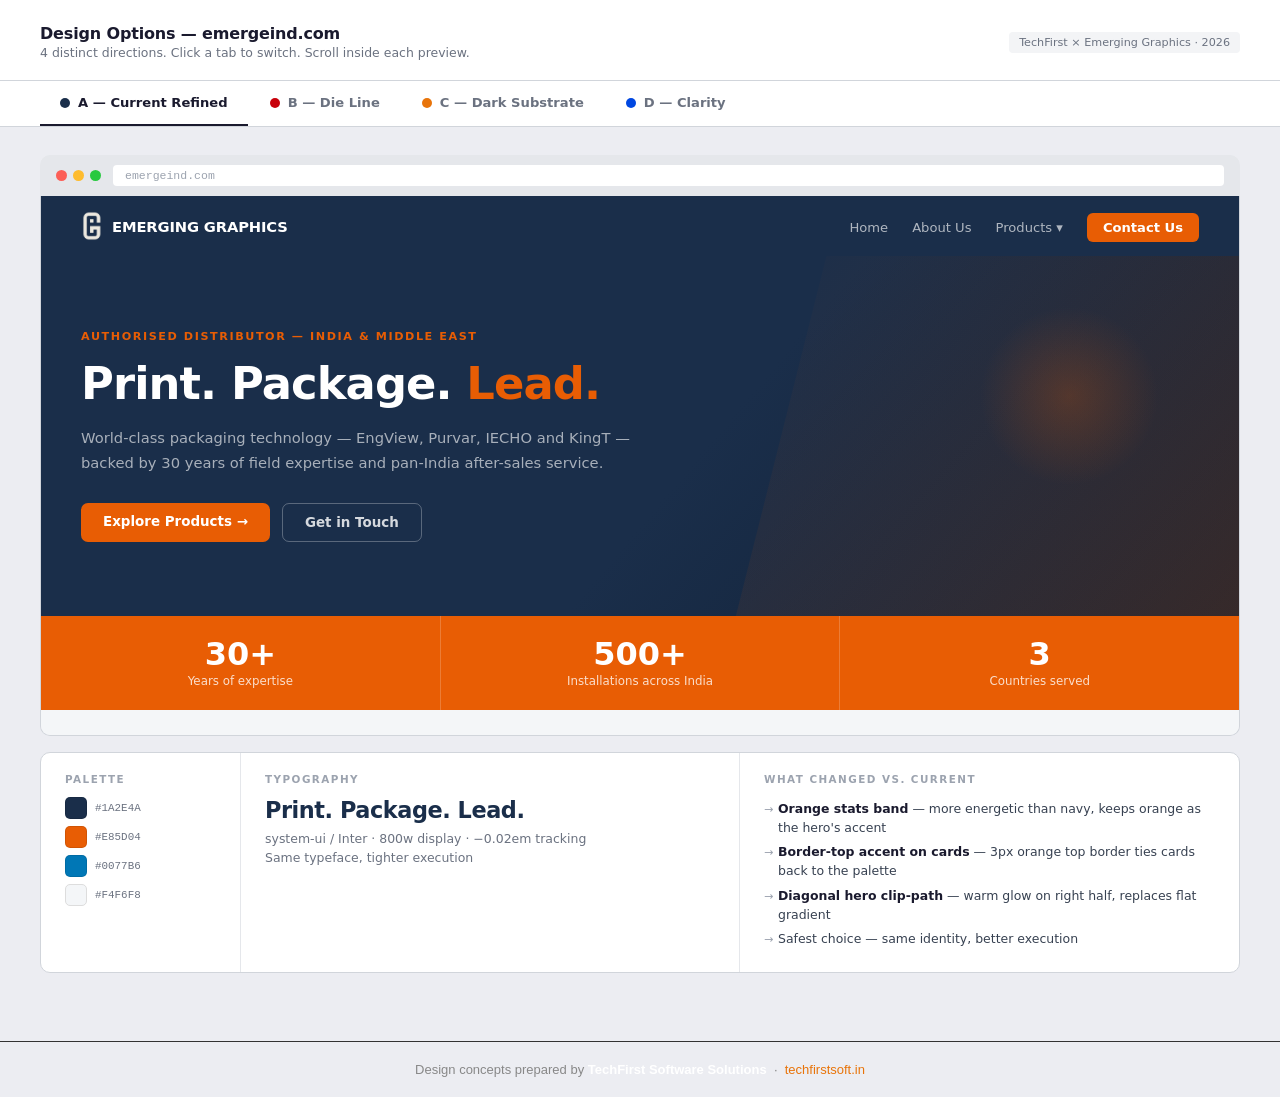
==== commit 486615ad: "Fix TechFirst URL to techfirstsoft.in" ====
--- a/themes/index.html
+++ b/themes/index.html
@@ -589,7 +589,7 @@
 
 <footer style="text-align:center;padding:20px;font-family:Inter,sans-serif;font-size:13px;color:#888;border-top:1px solid #333;margin-top:40px;">
   Design concepts prepared by <strong style="color:#fff;">TechFirst Software Solutions</strong> &nbsp;·&nbsp;
-  <a href="https://techfirstsoftware.com" target="_blank" style="color:#E8740A;text-decoration:none;">techfirstsoftware.com</a>
+  <a href="https://techfirstsoft.in" target="_blank" style="color:#E8740A;text-decoration:none;">techfirstsoft.in</a>
 </footer>
 
 <script>
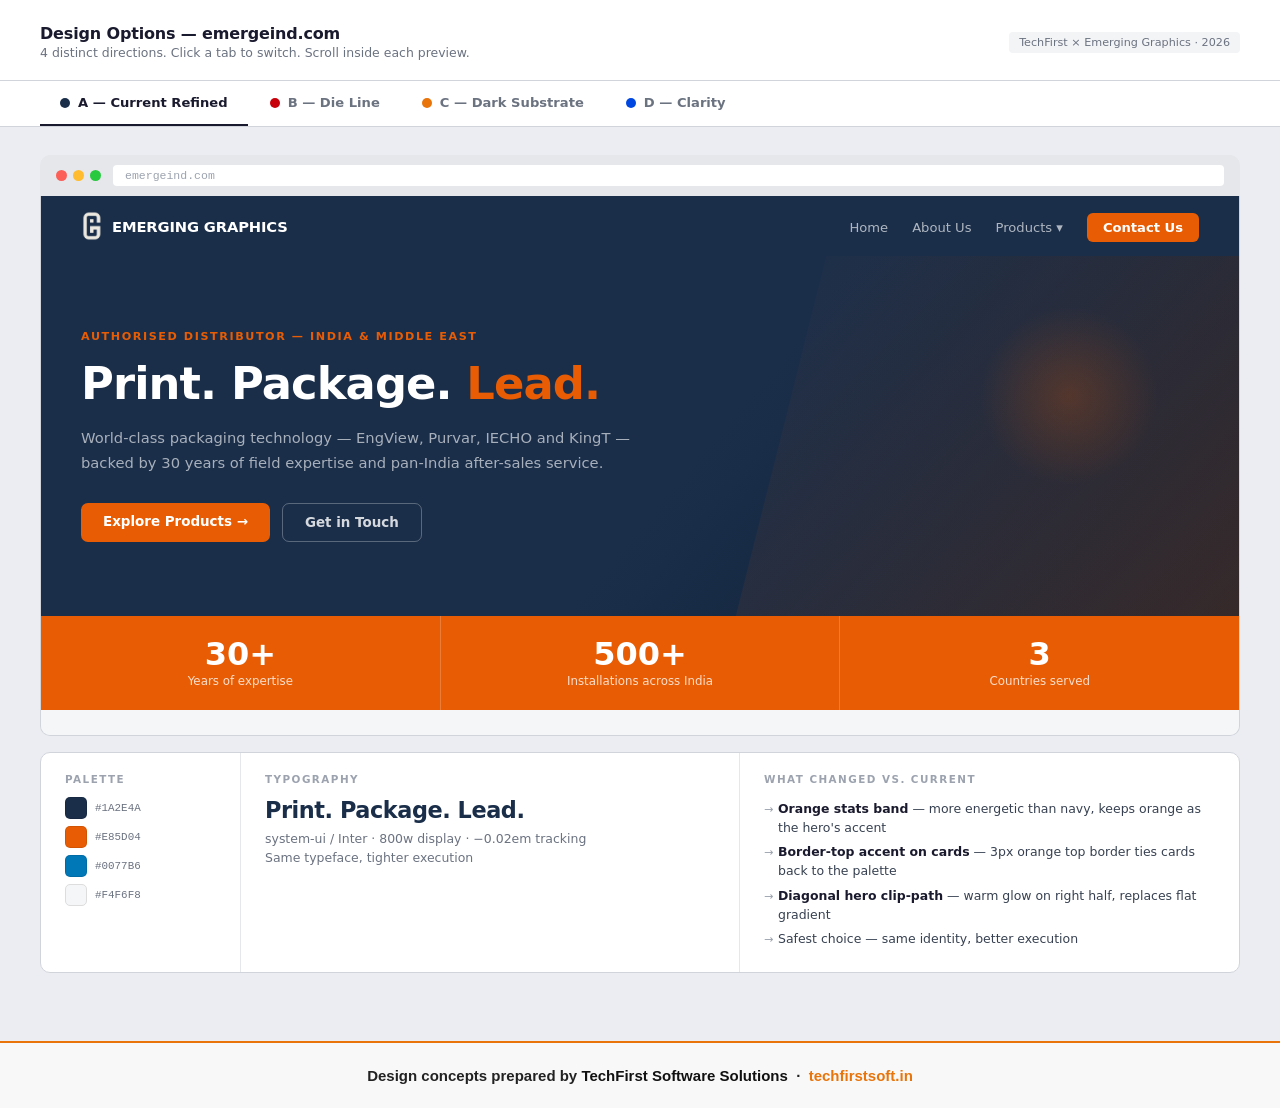
==== commit e444c94d: "Make TechFirst footer bold and visible" ====
--- a/themes/index.html
+++ b/themes/index.html
@@ -587,9 +587,9 @@
 
 </div><!-- /p-body -->
 
-<footer style="text-align:center;padding:20px;font-family:Inter,sans-serif;font-size:13px;color:#888;border-top:1px solid #333;margin-top:40px;">
-  Design concepts prepared by <strong style="color:#fff;">TechFirst Software Solutions</strong> &nbsp;·&nbsp;
-  <a href="https://techfirstsoft.in" target="_blank" style="color:#E8740A;text-decoration:none;">techfirstsoft.in</a>
+<footer style="text-align:center;padding:24px;font-family:Inter,sans-serif;font-size:15px;font-weight:600;color:#222;border-top:2px solid #E8740A;margin-top:40px;background:#f8f8f8;">
+  Design concepts prepared by <strong style="color:#111;">TechFirst Software Solutions</strong> &nbsp;·&nbsp;
+  <a href="https://techfirstsoft.in" target="_blank" style="color:#E8740A;text-decoration:none;font-weight:700;">techfirstsoft.in</a>
 </footer>
 
 <script>
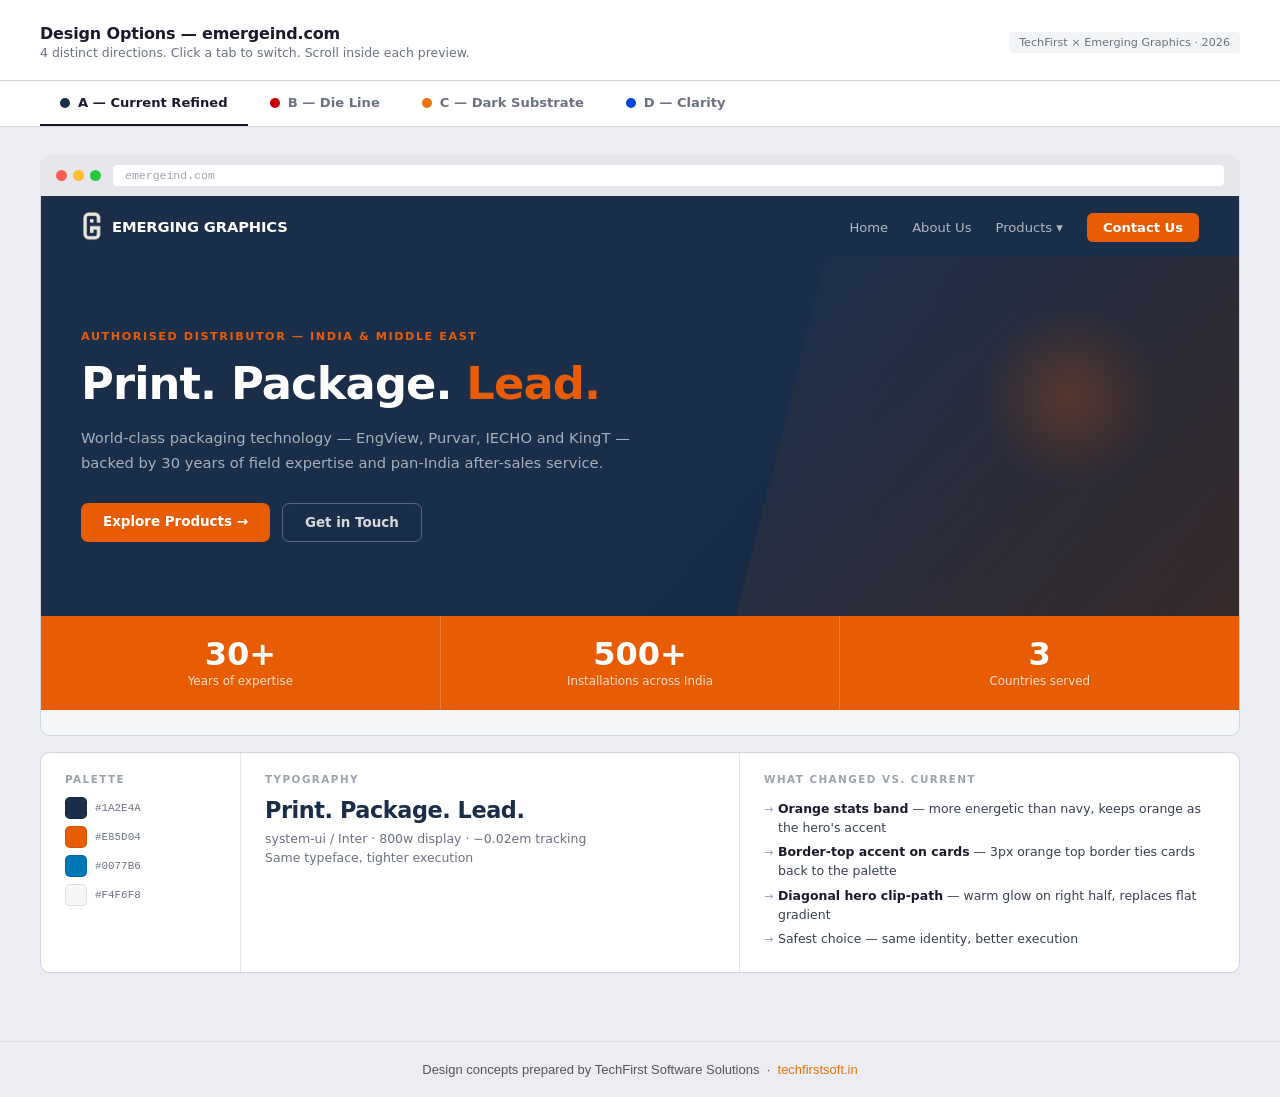
==== commit fa00d600: "Tone down TechFirst footer — subtle but readable" ====
--- a/themes/index.html
+++ b/themes/index.html
@@ -587,9 +587,9 @@
 
 </div><!-- /p-body -->
 
-<footer style="text-align:center;padding:24px;font-family:Inter,sans-serif;font-size:15px;font-weight:600;color:#222;border-top:2px solid #E8740A;margin-top:40px;background:#f8f8f8;">
-  Design concepts prepared by <strong style="color:#111;">TechFirst Software Solutions</strong> &nbsp;·&nbsp;
-  <a href="https://techfirstsoft.in" target="_blank" style="color:#E8740A;text-decoration:none;font-weight:700;">techfirstsoft.in</a>
+<footer style="text-align:center;padding:20px;font-family:Inter,sans-serif;font-size:13px;color:#555;border-top:1px solid #ddd;margin-top:40px;">
+  Design concepts prepared by TechFirst Software Solutions &nbsp;·&nbsp;
+  <a href="https://techfirstsoft.in" target="_blank" style="color:#E8740A;text-decoration:none;">techfirstsoft.in</a>
 </footer>
 
 <script>
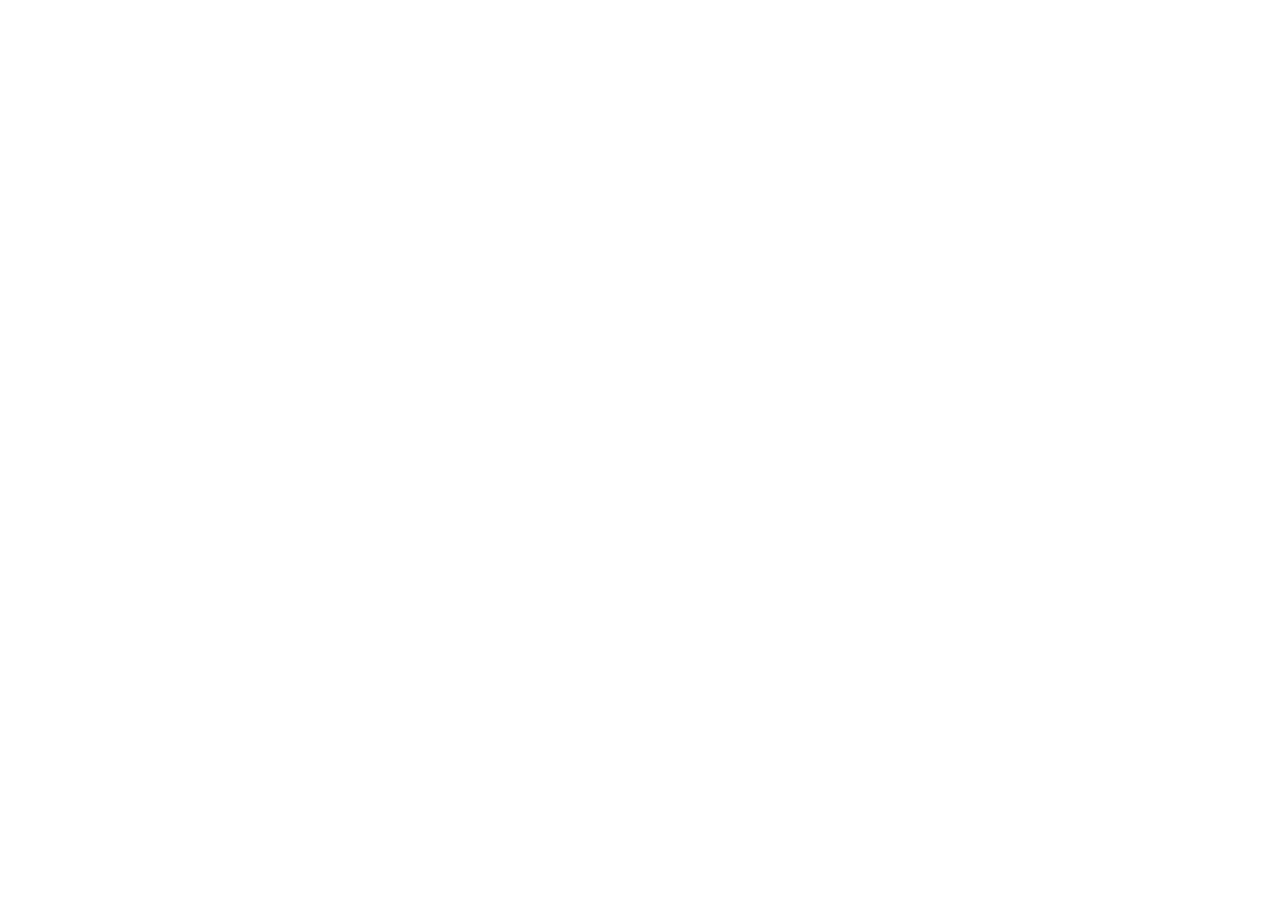
==== commit f20838e2: "Retire 4-theme comparison — redirect to full site Design selection complete (Concept B — Die Line). " ====
--- a/themes/index.html
+++ b/themes/index.html
@@ -2,604 +2,10 @@
 <html lang="en">
 <head>
 <meta charset="UTF-8">
-<meta name="viewport" content="width=device-width, initial-scale=1.0">
-<title>Design Options — emergeind.com</title>
-<style>
-/* ── PRESENTER LAYER ─────────────────────────────────── */
-*,*::before,*::after{box-sizing:border-box;margin:0;padding:0}
-body{font-family:system-ui,-apple-system,sans-serif;background:#ECEDF2;color:#1A1A2E;min-height:100vh}
-
-.p-header{background:white;padding:24px 40px 20px;border-bottom:1px solid #D1D5DB;display:flex;align-items:center;justify-content:space-between}
-.p-header h1{font-size:1rem;font-weight:700;letter-spacing:-0.01em}
-.p-header p{font-size:0.78rem;color:#6B7280;margin-top:2px}
-.p-badge{font-size:0.7rem;background:#F3F4F6;color:#6B7280;padding:4px 10px;border-radius:4px;font-weight:500}
-
-.p-tabs{background:white;border-bottom:1px solid #D1D5DB;padding:0 40px;display:flex;gap:2px;overflow-x:auto}
-.tab-btn{padding:14px 20px;border:none;border-bottom:2.5px solid transparent;background:transparent;font-size:0.82rem;font-weight:600;color:#6B7280;cursor:pointer;white-space:nowrap;transition:all .15s;font-family:inherit;display:flex;align-items:center;gap:8px}
-.tab-btn:hover{color:#1A1A2E}
-.tab-btn.active{color:#1A1A2E;border-bottom-color:#1A1A2E}
-.tab-dot{width:10px;height:10px;border-radius:50%;flex-shrink:0}
-
-.p-body{padding:28px 40px;max-width:1280px;margin:0 auto}
-
-.concept-panel{display:none}
-.concept-panel.active{display:block}
-
-/* Browser chrome */
-.browser{background:#E5E7EB;border-radius:10px 10px 0 0;padding:10px 16px;display:flex;align-items:center;gap:12px}
-.browser-dots{display:flex;gap:6px}
-.browser-dots span{width:11px;height:11px;border-radius:50%}
-.browser-dots span:nth-child(1){background:#FC5F57}
-.browser-dots span:nth-child(2){background:#FEBC2E}
-.browser-dots span:nth-child(3){background:#27C93F}
-.browser-bar{flex:1;background:white;border-radius:4px;padding:4px 12px;font-size:0.72rem;color:#9CA3AF;font-family:'Courier New',monospace}
-
-.site-preview{height:540px;overflow-y:auto;border:1px solid #D1D5DB;border-top:none;border-radius:0 0 10px 10px}
-
-/* Design notes */
-.design-notes{margin-top:16px;display:grid;grid-template-columns:200px 1fr 1fr;gap:0;background:white;border:1px solid #D1D5DB;border-radius:10px;overflow:hidden}
-.dn-col{padding:20px 24px;border-right:1px solid #E5E7EB}
-.dn-col:last-child{border-right:none}
-.dn-label{font-size:0.65rem;font-weight:700;letter-spacing:0.14em;text-transform:uppercase;color:#9CA3AF;margin-bottom:12px}
-.palette-row{display:flex;align-items:center;gap:8px;margin-bottom:7px}
-.chip{width:22px;height:22px;border-radius:5px;border:1px solid rgba(0,0,0,.1);flex-shrink:0}
-.chip-hex{font-size:0.68rem;font-family:'Courier New',monospace;color:#6B7280}
-.type-display{font-size:1.4rem;line-height:1.2;margin-bottom:6px;color:#1A1A2E}
-.type-body{font-size:0.78rem;color:#6B7280;line-height:1.5}
-.dn-list{list-style:none}
-.dn-list li{font-size:0.78rem;color:#374151;padding:3px 0 3px 14px;position:relative;line-height:1.5}
-.dn-list li::before{content:'→';position:absolute;left:0;color:#9CA3AF;font-size:0.7rem;top:5px}
-.dn-list li strong{color:#1A1A2E;font-weight:600}
-
-/* ── CONCEPT A: CURRENT REFINED ─────────────────────── */
-.ca-nav{background:#1A2E4A;padding:0 40px;height:60px;display:flex;align-items:center;justify-content:space-between;position:sticky;top:0;z-index:10}
-.ca-logo{color:white;font-weight:800;font-size:0.92rem;letter-spacing:-0.01em}
-.ca-links{display:flex;gap:24px;list-style:none}
-.ca-links a{color:rgba(255,255,255,.65);font-size:0.82rem;text-decoration:none}
-.ca-cta-lnk{background:#E85D04;color:white!important;padding:7px 16px;border-radius:6px;font-weight:700!important}
-
-.ca-hero{background:linear-gradient(130deg,#1A2E4A 55%,#0F1E32 100%);min-height:360px;display:flex;align-items:center;padding:72px 40px;position:relative;overflow:hidden}
-.ca-hero::before{content:'';position:absolute;right:0;top:0;bottom:0;width:42%;background:linear-gradient(135deg,transparent,rgba(232,93,4,.18));clip-path:polygon(18% 0,100% 0,100% 100%,0% 100%)}
-.ca-hero::after{content:'';position:absolute;right:80px;top:50px;width:180px;height:180px;border-radius:50%;background:radial-gradient(circle,rgba(232,93,4,.22),transparent 70%)}
-.ca-hero-inner{position:relative;z-index:1;max-width:560px}
-.ca-eyebrow{font-size:0.7rem;font-weight:700;letter-spacing:0.14em;text-transform:uppercase;color:#E85D04;margin-bottom:16px}
-.ca-h1{font-size:2.8rem;font-weight:800;color:white;line-height:1.1;letter-spacing:-0.02em;margin-bottom:18px}
-.ca-h1 em{color:#E85D04;font-style:normal}
-.ca-sub{color:rgba(255,255,255,.62);font-size:0.92rem;line-height:1.65;margin-bottom:28px}
-.ca-btns{display:flex;gap:12px}
-.ca-bp{background:#E85D04;color:white;padding:11px 22px;border-radius:7px;font-size:0.84rem;font-weight:700;text-decoration:none}
-.ca-bo{border:1.5px solid rgba(255,255,255,.28);color:rgba(255,255,255,.82);padding:11px 22px;border-radius:7px;font-size:0.84rem;font-weight:600;text-decoration:none}
-
-.ca-stats{background:#E85D04;display:flex}
-.ca-stat{flex:1;padding:22px 28px;text-align:center;border-right:1px solid rgba(255,255,255,.2)}
-.ca-stat:last-child{border-right:none}
-.ca-num{font-size:2rem;font-weight:800;color:white;line-height:1}
-.ca-lbl{font-size:0.74rem;color:rgba(255,255,255,.8);margin-top:4px}
-
-.ca-section{background:#F4F6F8;padding:44px 40px}
-.ca-sec-label{font-size:0.68rem;font-weight:700;letter-spacing:0.13em;text-transform:uppercase;color:#E85D04;margin-bottom:8px}
-.ca-sec-h2{font-size:1.45rem;font-weight:700;color:#1A2E4A;margin-bottom:26px}
-.ca-grid{display:grid;grid-template-columns:1fr 1fr;gap:14px}
-.ca-card{background:white;border-radius:9px;padding:22px;border:1px solid #E2E8F0;border-top:3px solid #E85D04}
-.ca-card-icon{font-size:1.3rem;margin-bottom:10px}
-.ca-card-title{font-size:0.88rem;font-weight:700;color:#1A2E4A;margin-bottom:7px}
-.ca-card-desc{font-size:0.78rem;color:#64748B;line-height:1.55;margin:0}
-.ca-card-link{font-size:0.76rem;color:#E85D04;font-weight:700;margin-top:10px;display:block;text-decoration:none}
-
-.ca-cta{background:#1A2E4A;padding:44px 40px;text-align:center}
-.ca-cta h2{color:white;font-size:1.45rem;font-weight:700;margin-bottom:10px}
-.ca-cta p{color:rgba(255,255,255,.55);font-size:0.86rem;margin-bottom:22px}
-.ca-cta-btn{background:#E85D04;color:white;padding:11px 28px;border-radius:7px;font-size:0.86rem;font-weight:700;text-decoration:none;display:inline-block}
-
-/* ── CONCEPT B: DIE LINE ─────────────────────────────── */
-.cb-nav{background:#F2EFE7;border-bottom:1px solid rgba(200,0,10,.22);padding:0 40px;height:60px;display:flex;align-items:center;justify-content:space-between;position:sticky;top:0;z-index:10}
-.cb-logo{color:#1C1826;font-family:Georgia,serif;font-weight:700;font-size:1rem;font-style:italic}
-.cb-links{display:flex;gap:24px;list-style:none}
-.cb-links a{color:#4A4455;font-size:0.82rem;text-decoration:none}
-.cb-cta-lnk{color:#C8000A!important;font-weight:700!important;border-bottom:1.5px solid #C8000A;padding-bottom:1px}
-
-.cb-hero{background:#F2EFE7;min-height:360px;display:flex;align-items:center;padding:72px 40px;position:relative;overflow:hidden}
-.cb-hero::before{content:'';position:absolute;top:18px;left:18px;width:calc(100% - 36px);height:calc(100% - 36px);border:1.5px dashed rgba(200,0,10,.32);pointer-events:none}
-.cb-reg{position:absolute;top:24px;right:44px;font-size:1.3rem;color:rgba(200,0,10,.38);line-height:1;font-family:'Courier New',monospace;user-select:none}
-.cb-reg2{position:absolute;bottom:24px;left:44px;font-size:1.3rem;color:rgba(200,0,10,.28);line-height:1;font-family:'Courier New',monospace;user-select:none}
-.cb-hero-inner{position:relative;z-index:1;max-width:620px}
-.cb-eyebrow{font-size:0.68rem;font-weight:700;letter-spacing:0.18em;text-transform:uppercase;color:#2D4B8E;margin-bottom:20px;font-family:'Courier New',monospace}
-.cb-h1{font-family:Georgia,serif;font-size:3.2rem;font-weight:700;color:#1C1826;line-height:1.1;letter-spacing:-0.01em;margin-bottom:0}
-.cb-h1 em{color:#C8000A}
-.cb-sub{color:#4A4455;font-size:0.92rem;line-height:1.68;margin-bottom:32px;margin-top:18px;max-width:500px}
-.cb-btns{display:flex;gap:20px;align-items:center}
-.cb-bp{background:#C8000A;color:white;padding:11px 24px;font-size:0.84rem;font-weight:700;text-decoration:none;letter-spacing:0.02em}
-.cb-bo{color:#2D4B8E;font-size:0.84rem;font-weight:600;text-decoration:none;border-bottom:1.5px solid #2D4B8E;padding-bottom:2px}
-
-.cb-stats{background:#1C1826;display:flex}
-.cb-stat{flex:1;padding:24px 28px;text-align:center;border-right:1px solid rgba(255,255,255,.07)}
-.cb-stat:last-child{border-right:none}
-.cb-num{font-family:Georgia,serif;font-size:2.1rem;font-weight:700;color:#C8000A;line-height:1}
-.cb-lbl{font-size:0.68rem;color:rgba(255,255,255,.45);margin-top:6px;letter-spacing:0.1em;text-transform:uppercase;font-family:'Courier New',monospace}
-
-.cb-section{background:#F2EFE7;padding:44px 40px}
-.cb-sec-label{font-family:'Courier New',monospace;font-size:0.66rem;font-weight:700;letter-spacing:0.16em;text-transform:uppercase;color:#2D4B8E;margin-bottom:10px}
-.cb-sec-h2{font-family:Georgia,serif;font-size:1.6rem;font-weight:700;color:#1C1826;margin-bottom:28px}
-.cb-grid{display:grid;grid-template-columns:1fr 1fr;gap:14px}
-.cb-card{background:white;border:1px solid rgba(200,0,10,.22);padding:22px;position:relative}
-.cb-card::before{content:'';position:absolute;top:5px;left:5px;right:5px;bottom:5px;border:1px dashed rgba(200,0,10,.14);pointer-events:none}
-.cb-card-ref{font-family:'Courier New',monospace;font-size:0.62rem;color:rgba(200,0,10,.45);margin-bottom:10px}
-.cb-card-title{font-family:Georgia,serif;font-size:0.94rem;font-weight:700;color:#1C1826;margin-bottom:8px}
-.cb-card-desc{font-size:0.78rem;color:#4A4455;line-height:1.55;margin:0}
-.cb-card-link{font-size:0.76rem;color:#C8000A;font-weight:700;margin-top:12px;display:block;text-decoration:none;letter-spacing:0.03em}
-
-.cb-cta{background:#2D4B8E;padding:52px 40px;text-align:center}
-.cb-cta h2{font-family:Georgia,serif;font-style:italic;color:white;font-size:1.7rem;margin-bottom:12px}
-.cb-cta p{color:rgba(255,255,255,.6);font-size:0.86rem;margin-bottom:24px}
-.cb-cta-btn{border:1.5px solid rgba(255,255,255,.55);color:white;padding:11px 28px;font-size:0.86rem;font-weight:600;text-decoration:none;display:inline-block;letter-spacing:0.04em}
-
-/* ── CONCEPT C: DARK SUBSTRATE ───────────────────────── */
-.cc-nav{background:#18160F;border-bottom:1px solid rgba(232,116,10,.18);padding:0 40px;height:60px;display:flex;align-items:center;justify-content:space-between;position:sticky;top:0;z-index:10}
-.cc-logo{color:#EDE9E0;font-weight:800;font-size:0.82rem;letter-spacing:0.1em;text-transform:uppercase}
-.cc-links{display:flex;gap:24px;list-style:none}
-.cc-links a{color:rgba(237,233,224,.4);font-size:0.7rem;text-decoration:none;letter-spacing:0.08em;text-transform:uppercase;font-weight:600}
-.cc-cta-lnk{color:#E8740A!important}
-
-.cc-hero{background:#18160F;min-height:380px;display:flex;align-items:center;padding:80px 40px;position:relative;overflow:hidden}
-.cc-hero::before{content:'';position:absolute;left:-80px;top:-80px;width:350px;height:350px;background:radial-gradient(circle,rgba(232,116,10,.1),transparent 70%);border-radius:50%}
-.cc-hero::after{content:'';position:absolute;right:60px;bottom:-60px;width:260px;height:260px;background:radial-gradient(circle,rgba(61,140,104,.07),transparent 70%);border-radius:50%}
-.cc-hero-inner{position:relative;z-index:1;max-width:640px}
-.cc-eyebrow{font-size:0.65rem;font-weight:700;letter-spacing:0.22em;text-transform:uppercase;color:#3D8C68;margin-bottom:22px}
-.cc-h1{font-size:3.4rem;font-weight:800;color:#EDE9E0;line-height:1.05;letter-spacing:-0.01em;text-transform:uppercase;margin-bottom:0}
-.cc-h1 em{color:#E8740A;font-style:normal}
-.cc-sub{color:rgba(237,233,224,.42);font-size:0.9rem;line-height:1.72;margin-bottom:36px;margin-top:20px}
-.cc-btns{display:flex;gap:12px}
-.cc-bp{background:#E8740A;color:#18160F;padding:12px 24px;font-size:0.82rem;font-weight:800;text-decoration:none;letter-spacing:0.05em;text-transform:uppercase}
-.cc-bo{border:1px solid rgba(237,233,224,.18);color:rgba(237,233,224,.6);padding:12px 24px;font-size:0.82rem;font-weight:600;text-decoration:none;text-transform:uppercase;letter-spacing:0.05em}
-
-.cc-stats{background:#0F0E0A;display:flex;border-top:1px solid rgba(232,116,10,.18);border-bottom:1px solid rgba(232,116,10,.18)}
-.cc-stat{flex:1;padding:28px 32px;text-align:center;border-right:1px solid rgba(255,255,255,.04)}
-.cc-stat:last-child{border-right:none}
-.cc-num{font-size:2.8rem;font-weight:800;color:#E8740A;line-height:1;letter-spacing:-0.02em}
-.cc-lbl{font-size:0.64rem;color:rgba(237,233,224,.3);margin-top:6px;letter-spacing:0.16em;text-transform:uppercase}
-
-.cc-section{background:#18160F;padding:44px 40px}
-.cc-sec-label{font-size:0.62rem;font-weight:700;letter-spacing:0.2em;text-transform:uppercase;color:#3D8C68;margin-bottom:10px}
-.cc-sec-h2{font-size:1.4rem;font-weight:800;color:#EDE9E0;margin-bottom:28px;letter-spacing:-0.01em;text-transform:uppercase}
-.cc-grid{display:grid;grid-template-columns:1fr 1fr;gap:1px;background:rgba(232,116,10,.2)}
-.cc-card{background:#1E1C14;padding:24px}
-.cc-card-icon{font-size:1.1rem;margin-bottom:12px;opacity:.65}
-.cc-card-title{font-size:0.8rem;font-weight:800;color:#EDE9E0;margin-bottom:8px;letter-spacing:0.06em;text-transform:uppercase}
-.cc-card-desc{font-size:0.76rem;color:rgba(237,233,224,.38);line-height:1.6;margin:0}
-.cc-card-link{font-size:0.72rem;color:#E8740A;font-weight:700;margin-top:12px;display:block;text-decoration:none;letter-spacing:0.07em;text-transform:uppercase}
-
-.cc-cta{background:#0F0E0A;padding:60px 40px;text-align:center;border-top:1px solid rgba(232,116,10,.18)}
-.cc-cta h2{color:#EDE9E0;font-size:1.5rem;font-weight:800;text-transform:uppercase;letter-spacing:-0.01em;margin-bottom:12px}
-.cc-cta p{color:rgba(237,233,224,.32);font-size:0.86rem;margin-bottom:28px}
-.cc-cta-btn{background:#E8740A;color:#0F0E0A;padding:13px 32px;font-size:0.82rem;font-weight:800;text-decoration:none;display:inline-block;letter-spacing:0.07em;text-transform:uppercase}
-
-/* ── CONCEPT D: CLARITY ──────────────────────────────── */
-.cd-nav{background:#FAFAFA;border-bottom:1px solid #E8E8EE;padding:0 40px;height:60px;display:flex;align-items:center;justify-content:space-between;position:sticky;top:0;z-index:10}
-.cd-logo{color:#0D0D12;font-weight:700;font-size:0.9rem;letter-spacing:-0.02em}
-.cd-logo span{color:#0047E1}
-.cd-links{display:flex;gap:28px;list-style:none}
-.cd-links a{color:#6B7280;font-size:0.82rem;text-decoration:none}
-.cd-cta-lnk{background:#0047E1;color:white!important;padding:7px 16px;font-size:0.8rem;font-weight:600!important}
-
-.cd-hero{background:#FAFAFA;min-height:380px;display:flex;align-items:stretch}
-.cd-hero-left{width:200px;flex-shrink:0;background:#0047E1;display:flex;flex-direction:column;align-items:center;justify-content:center;padding:40px 20px;text-align:center}
-.cd-bignum{font-size:4.5rem;font-weight:300;color:white;line-height:1;letter-spacing:-0.04em}
-.cd-numsup{font-size:2rem;font-weight:300;vertical-align:super;color:white}
-.cd-numlabel{font-size:0.65rem;color:rgba(255,255,255,.55);text-transform:uppercase;letter-spacing:0.14em;margin-top:10px;line-height:1.4}
-.cd-hero-right{flex:1;padding:64px 44px;display:flex;flex-direction:column;justify-content:center}
-.cd-eyebrow{font-size:0.68rem;font-weight:600;letter-spacing:0.14em;text-transform:uppercase;color:#9CA3AF;margin-bottom:20px}
-.cd-h1{font-size:2.3rem;font-weight:300;color:#0D0D12;line-height:1.22;letter-spacing:-0.03em;margin-bottom:0}
-.cd-h1 strong{font-weight:800}
-.cd-rule{width:44px;height:2px;background:#0047E1;margin:20px 0}
-.cd-sub{color:#6B7280;font-size:0.88rem;line-height:1.72;margin-bottom:28px;max-width:420px}
-.cd-btns{display:flex;gap:16px;align-items:center}
-.cd-bp{background:#0047E1;color:white;padding:11px 24px;font-size:0.84rem;font-weight:600;text-decoration:none}
-.cd-bo{color:#6B7280;font-size:0.84rem;text-decoration:none;border-bottom:1px solid #D1D5DB;padding-bottom:2px}
-
-.cd-stats{background:white;border-top:1px solid #E8E8EE;border-bottom:1px solid #E8E8EE;display:flex}
-.cd-stat{flex:1;padding:26px 32px;border-right:1px solid #E8E8EE}
-.cd-stat:last-child{border-right:none}
-.cd-num{font-size:2.1rem;font-weight:700;color:#0D0D12;line-height:1;letter-spacing:-0.03em}
-.cd-num em{color:#0047E1;font-style:normal}
-.cd-lbl{font-size:0.74rem;color:#6B7280;margin-top:6px}
-
-.cd-section{background:#FAFAFA;padding:44px 40px}
-.cd-sec-label{font-size:0.68rem;font-weight:600;letter-spacing:0.12em;text-transform:uppercase;color:#9CA3AF;margin-bottom:8px}
-.cd-sec-h2{font-size:1.45rem;font-weight:300;color:#0D0D12;margin-bottom:28px;letter-spacing:-0.02em}
-.cd-sec-h2 strong{font-weight:700}
-.cd-grid{display:grid;grid-template-columns:1fr 1fr;gap:0;border:1px solid #E8E8EE}
-.cd-card{padding:24px;border-right:1px solid #E8E8EE;border-bottom:1px solid #E8E8EE;border-left:3px solid transparent;transition:border-left-color .15s}
-.cd-card:hover{border-left-color:#0047E1}
-.cd-card:nth-child(2){border-right:none}
-.cd-card:nth-child(3),.cd-card:nth-child(4){border-bottom:none}
-.cd-card-icon{font-size:1.1rem;margin-bottom:12px}
-.cd-card-title{font-size:0.86rem;font-weight:700;color:#0D0D12;margin-bottom:8px}
-.cd-card-desc{font-size:0.78rem;color:#6B7280;line-height:1.55;margin:0}
-.cd-card-link{font-size:0.76rem;color:#0047E1;font-weight:600;margin-top:10px;display:block;text-decoration:none}
-
-.cd-cta{background:#0047E1;padding:60px 40px;text-align:center}
-.cd-cta h2{font-size:1.5rem;font-weight:300;color:white;letter-spacing:-0.02em;margin-bottom:12px}
-.cd-cta h2 strong{font-weight:800}
-.cd-cta p{color:rgba(255,255,255,.6);font-size:0.86rem;margin-bottom:26px}
-.cd-cta-btn{background:white;color:#0047E1;padding:12px 32px;font-size:0.86rem;font-weight:700;text-decoration:none;display:inline-block}
-
-.ca-logo,.cb-logo,.cc-logo,.cd-logo{display:inline-flex;align-items:center;gap:9px}
-.opt-mark{height:32px;width:auto;display:block}
-</style>
+<meta http-equiv="refresh" content="0; url=https://emergeind.vercel.app" />
+<title>Redirecting…</title>
 </head>
 <body>
-
-<div class="p-header">
-  <div>
-    <h1>Design Options — emergeind.com</h1>
-    <p>4 distinct directions. Click a tab to switch. Scroll inside each preview.</p>
-  </div>
-  <span class="p-badge">TechFirst × Emerging Graphics · 2026</span>
-</div>
-
-<div class="p-tabs">
-  <button class="tab-btn active" id="tab-a" onclick="show('a')">
-    <span class="tab-dot" style="background:#1A2E4A"></span> A — Current Refined
-  </button>
-  <button class="tab-btn" id="tab-b" onclick="show('b')">
-    <span class="tab-dot" style="background:#C8000A"></span> B — Die Line
-  </button>
-  <button class="tab-btn" id="tab-c" onclick="show('c')">
-    <span class="tab-dot" style="background:#E8740A"></span> C — Dark Substrate
-  </button>
-  <button class="tab-btn" id="tab-d" onclick="show('d')">
-    <span class="tab-dot" style="background:#0047E1"></span> D — Clarity
-  </button>
-</div>
-
-<div class="p-body">
-
-<!-- ──────────────────────────── CONCEPT A ──────────────── -->
-<div class="concept-panel active" id="panel-a">
-  <div class="browser">
-    <div class="browser-dots"><span></span><span></span><span></span></div>
-    <div class="browser-bar">emergeind.com</div>
-  </div>
-  <div class="site-preview">
-    <nav class="ca-nav">
-      <span class="ca-logo"><img class="opt-mark" src="../assets/images/Logo-mark.png" alt="">EMERGING GRAPHICS</span>
-      <ul class="ca-links">
-        <li><a href="#">Home</a></li><li><a href="#">About Us</a></li>
-        <li><a href="#">Products ▾</a></li>
-        <li><a href="#" class="ca-cta-lnk">Contact Us</a></li>
-      </ul>
-    </nav>
-    <div class="ca-hero">
-      <div class="ca-hero-inner">
-        <div class="ca-eyebrow">Authorised distributor — India &amp; Middle East</div>
-        <h1 class="ca-h1">Print. Package. <em>Lead.</em></h1>
-        <p class="ca-sub">World-class packaging technology — EngView, Purvar, IECHO and KingT — backed by 30 years of field expertise and pan-India after-sales service.</p>
-        <div class="ca-btns">
-          <a href="#" class="ca-bp">Explore Products →</a>
-          <a href="#" class="ca-bo">Get in Touch</a>
-        </div>
-      </div>
-    </div>
-    <div class="ca-stats">
-      <div class="ca-stat"><div class="ca-num">30+</div><div class="ca-lbl">Years of expertise</div></div>
-      <div class="ca-stat"><div class="ca-num">500+</div><div class="ca-lbl">Installations across India</div></div>
-      <div class="ca-stat"><div class="ca-num">3</div><div class="ca-lbl">Countries served</div></div>
-    </div>
-    <div class="ca-section">
-      <div class="ca-sec-label">Our Products</div>
-      <div class="ca-sec-h2">Technology for the Modern Packaging Plant</div>
-      <div class="ca-grid">
-        <div class="ca-card">
-          <div class="ca-card-icon">📐</div>
-          <div class="ca-card-title">EngView — CAD/CAM Design</div>
-          <p class="ca-card-desc">Structural design and 3D visualisation for packaging engineers. 1,500+ industry die templates. FEFCO/ECMA compliant.</p>
-          <a href="#" class="ca-card-link">View Product →</a>
-        </div>
-        <div class="ca-card">
-          <div class="ca-card-icon">✂️</div>
-          <div class="ca-card-title">IECHO — Digital Cutting Systems</div>
-          <p class="ca-card-desc">9-model range covering corrugated, carton, foam and flexible packaging. Precision to ±0.1 mm at speeds to 2,200 mm/s.</p>
-          <a href="#" class="ca-card-link">View Product →</a>
-        </div>
-      </div>
-    </div>
-    <div class="ca-cta">
-      <h2>Ready to modernise your packaging workflow?</h2>
-      <p>Talk to our team about which technology fits your production line.</p>
-      <a href="#" class="ca-cta-btn">Contact Us →</a>
-    </div>
-  </div>
-
-  <div class="design-notes">
-    <div class="dn-col">
-      <div class="dn-label">Palette</div>
-      <div class="palette-row"><div class="chip" style="background:#1A2E4A"></div><span class="chip-hex">#1A2E4A</span></div>
-      <div class="palette-row"><div class="chip" style="background:#E85D04"></div><span class="chip-hex">#E85D04</span></div>
-      <div class="palette-row"><div class="chip" style="background:#0077B6"></div><span class="chip-hex">#0077B6</span></div>
-      <div class="palette-row"><div class="chip" style="background:#F4F6F8;border:1px solid #ddd"></div><span class="chip-hex">#F4F6F8</span></div>
-    </div>
-    <div class="dn-col">
-      <div class="dn-label">Typography</div>
-      <div class="type-display" style="font-weight:800;letter-spacing:-0.02em;color:#1A2E4A">Print. Package. Lead.</div>
-      <div class="type-body">system-ui / Inter · 800w display · −0.02em tracking<br>Same typeface, tighter execution</div>
-    </div>
-    <div class="dn-col">
-      <div class="dn-label">What changed vs. current</div>
-      <ul class="dn-list">
-        <li><strong>Orange stats band</strong> — more energetic than navy, keeps orange as the hero's accent</li>
-        <li><strong>Border-top accent on cards</strong> — 3px orange top border ties cards back to the palette</li>
-        <li><strong>Diagonal hero clip-path</strong> — warm glow on right half, replaces flat gradient</li>
-        <li>Safest choice — same identity, better execution</li>
-      </ul>
-    </div>
-  </div>
-</div>
-
-<!-- ──────────────────────────── CONCEPT B ──────────────── -->
-<div class="concept-panel" id="panel-b">
-  <div class="browser">
-    <div class="browser-dots"><span></span><span></span><span></span></div>
-    <div class="browser-bar">emergeind.com</div>
-  </div>
-  <div class="site-preview">
-    <nav class="cb-nav">
-      <span class="cb-logo"><img class="opt-mark" src="../assets/images/Logo-mark-color.png" alt="">Emerging Graphics</span>
-      <ul class="cb-links">
-        <li><a href="#">Home</a></li><li><a href="#">About</a></li>
-        <li><a href="#">Products</a></li>
-        <li><a href="#" class="cb-cta-lnk">Enquire</a></li>
-      </ul>
-    </nav>
-    <div class="cb-hero">
-      <span class="cb-reg">⊕</span>
-      <span class="cb-reg2">⊕</span>
-      <div class="cb-hero-inner">
-        <div class="cb-eyebrow">REF: EGI-IND-2026 &nbsp;/&nbsp; Authorised distributor &amp; service partner</div>
-        <h1 class="cb-h1">Precision starts<br>before the <em>print.</em></h1>
-        <p class="cb-sub">Emerging Graphics brings the tools that define packaging quality — EngView structural design, Purvar pre-press, IECHO digital cutting, KingT corrugation printing — to manufacturers across India and the Middle East.</p>
-        <div class="cb-btns">
-          <a href="#" class="cb-bp">View Products</a>
-          <a href="#" class="cb-bo">Get in touch →</a>
-        </div>
-      </div>
-    </div>
-    <div class="cb-stats">
-      <div class="cb-stat"><div class="cb-num">30+</div><div class="cb-lbl">YEARS SERVED</div></div>
-      <div class="cb-stat"><div class="cb-num">500+</div><div class="cb-lbl">INSTALLATIONS</div></div>
-      <div class="cb-stat"><div class="cb-num">4</div><div class="cb-lbl">TECHNOLOGY BRANDS</div></div>
-    </div>
-    <div class="cb-section">
-      <div class="cb-sec-label">PRODUCT LINE / 2026</div>
-      <div class="cb-sec-h2">The Technology We Represent</div>
-      <div class="cb-grid">
-        <div class="cb-card">
-          <div class="cb-card-ref">EGI-SW-001 / EngView Systems, Bulgaria</div>
-          <div class="cb-card-title">EngView CAD/CAM Software</div>
-          <p class="cb-card-desc">Structural design, 3D visualisation and costing for packaging engineers. The industry standard in structural packaging design — 1,500+ die templates.</p>
-          <a href="#" class="cb-card-link">Product Specification →</a>
-        </div>
-        <div class="cb-card">
-          <div class="cb-card-ref">EGI-HW-004 / IECHO Systems, China</div>
-          <div class="cb-card-title">IECHO Digital Cutting Systems</div>
-          <p class="cb-card-desc">Nine cutting system models for corrugated, carton board, foam and flexible substrates. Precision to ±0.1 mm at production speeds.</p>
-          <a href="#" class="cb-card-link">Product Specification →</a>
-        </div>
-      </div>
-    </div>
-    <div class="cb-cta">
-      <h2>"The right tool changes what is possible."</h2>
-      <p>Discuss your production requirements with our technical team.</p>
-      <a href="#" class="cb-cta-btn">Send an Enquiry</a>
-    </div>
-  </div>
-
-  <div class="design-notes">
-    <div class="dn-col">
-      <div class="dn-label">Palette</div>
-      <div class="palette-row"><div class="chip" style="background:#F2EFE7;border:1px solid #ddd"></div><span class="chip-hex">#F2EFE7 paper</span></div>
-      <div class="palette-row"><div class="chip" style="background:#1C1826"></div><span class="chip-hex">#1C1826 ink</span></div>
-      <div class="palette-row"><div class="chip" style="background:#C8000A"></div><span class="chip-hex">#C8000A reg.red</span></div>
-      <div class="palette-row"><div class="chip" style="background:#2D4B8E"></div><span class="chip-hex">#2D4B8E blueprint</span></div>
-    </div>
-    <div class="dn-col">
-      <div class="dn-label">Typography</div>
-      <div class="type-display" style="font-family:Georgia,serif;font-style:italic;font-weight:700;color:#1C1826">Precision starts before the <em style="color:#C8000A">print.</em></div>
-      <div class="type-body">Georgia serif (italic display) + system-ui body<br>Monospace for references and labels</div>
-    </div>
-    <div class="dn-col">
-      <div class="dn-label">The concept + the risk</div>
-      <ul class="dn-list">
-        <li><strong>Paper-tone background</strong> — evokes the packaging designer's studio, not a generic tech site</li>
-        <li><strong>Serif display type</strong> — the aesthetic risk: italic Georgia for headlines in a B2B tech context. Justified: this audience works with precision instruments, not software start-ups</li>
-        <li><strong>Die-cut dashes + registration marks</strong> — the visual language of the client's own world (packaging CAD, die-making)</li>
-        <li>Distinctive and defensible — nothing else in this sector looks like it</li>
-      </ul>
-    </div>
-  </div>
-</div>
-
-<!-- ──────────────────────────── CONCEPT C ──────────────── -->
-<div class="concept-panel" id="panel-c">
-  <div class="browser">
-    <div class="browser-dots"><span></span><span></span><span></span></div>
-    <div class="browser-bar">emergeind.com</div>
-  </div>
-  <div class="site-preview">
-    <nav class="cc-nav">
-      <span class="cc-logo"><img class="opt-mark" src="../assets/images/Logo-mark.png" alt="">EMERGING GRAPHICS</span>
-      <ul class="cc-links">
-        <li><a href="#">HOME</a></li><li><a href="#">ABOUT</a></li>
-        <li><a href="#">PRODUCTS</a></li>
-        <li><a href="#" class="cc-cta-lnk">CONTACT</a></li>
-      </ul>
-    </nav>
-    <div class="cc-hero">
-      <div class="cc-hero-inner">
-        <div class="cc-eyebrow">Authorised distributor · India &amp; Middle East</div>
-        <h1 class="cc-h1">Industrial<br>precision.<br><em>Digital</em><br>workflow.</h1>
-        <p class="cc-sub">We put the world's most capable print and packaging technology into Indian manufacturing facilities — and keep it running.</p>
-        <div class="cc-btns">
-          <a href="#" class="cc-bp">OUR PRODUCTS →</a>
-          <a href="#" class="cc-bo">GET IN TOUCH</a>
-        </div>
-      </div>
-    </div>
-    <div class="cc-stats">
-      <div class="cc-stat"><div class="cc-num">30+</div><div class="cc-lbl">YEARS</div></div>
-      <div class="cc-stat"><div class="cc-num">500+</div><div class="cc-lbl">INSTALLATIONS</div></div>
-      <div class="cc-stat"><div class="cc-num">4</div><div class="cc-lbl">BRANDS</div></div>
-    </div>
-    <div class="cc-section">
-      <div class="cc-sec-label">WHAT WE DISTRIBUTE</div>
-      <div class="cc-sec-h2">OUR TECHNOLOGY RANGE</div>
-      <div class="cc-grid">
-        <div class="cc-card">
-          <div class="cc-card-icon">📐</div>
-          <div class="cc-card-title">ENGVIEW — CAD/CAM</div>
-          <p class="cc-card-desc">Structural design and visualisation for packaging. 1,500+ industry templates. The structural packaging design standard.</p>
-          <a href="#" class="cc-card-link">VIEW PRODUCT →</a>
-        </div>
-        <div class="cc-card">
-          <div class="cc-card-icon">✂️</div>
-          <div class="cc-card-title">IECHO — CUTTING SYSTEMS</div>
-          <p class="cc-card-desc">Nine digital cutting systems. Corrugated, carton, foam, flexible. Precision ±0.1 mm. Production speeds to 2,200 mm/s.</p>
-          <a href="#" class="cc-card-link">VIEW PRODUCT →</a>
-        </div>
-      </div>
-    </div>
-    <div class="cc-cta">
-      <h2>TALK TO OUR ENGINEERS</h2>
-      <p>We know this technology from the inside out. Let's solve your production challenge.</p>
-      <a href="#" class="cc-cta-btn">CONTACT US →</a>
-    </div>
-  </div>
-
-  <div class="design-notes">
-    <div class="dn-col">
-      <div class="dn-label">Palette</div>
-      <div class="palette-row"><div class="chip" style="background:#18160F"></div><span class="chip-hex">#18160F carbon</span></div>
-      <div class="palette-row"><div class="chip" style="background:#EDE9E0"></div><span class="chip-hex">#EDE9E0 warm white</span></div>
-      <div class="palette-row"><div class="chip" style="background:#E8740A"></div><span class="chip-hex">#E8740A machinery</span></div>
-      <div class="palette-row"><div class="chip" style="background:#3D8C68"></div><span class="chip-hex">#3D8C68 industrial ✦</span></div>
-    </div>
-    <div class="dn-col">
-      <div class="dn-label">Typography</div>
-      <div class="type-display" style="font-weight:800;text-transform:uppercase;letter-spacing:-0.01em;color:#0D0D12;font-size:1.1rem">INDUSTRIAL PRECISION.<br><span style="color:#E8740A">DIGITAL</span> WORKFLOW.</div>
-      <div class="type-body">system-ui 800w · uppercase · tight tracking<br>Immersive dark environment</div>
-    </div>
-    <div class="dn-col">
-      <div class="dn-label">The concept + the risk</div>
-      <ul class="dn-list">
-        <li><strong>Full dark mode</strong> — carbon ground evokes the factory floor; warm off-white text keeps it from feeling cold</li>
-        <li><strong>Industrial green as secondary accent</strong> — the risk: #3D8C68 alongside orange in a dark environment. Justification: green = machine-on status lights, operational readiness</li>
-        <li><strong>All-caps + glow radials</strong> — machinery-room aesthetic without clichéd gear icons</li>
-        <li>Strong visual identity, high contrast; technically complex to maintain</li>
-      </ul>
-    </div>
-  </div>
-</div>
-
-<!-- ──────────────────────────── CONCEPT D ──────────────── -->
-<div class="concept-panel" id="panel-d">
-  <div class="browser">
-    <div class="browser-dots"><span></span><span></span><span></span></div>
-    <div class="browser-bar">emergeind.com</div>
-  </div>
-  <div class="site-preview">
-    <nav class="cd-nav">
-      <span class="cd-logo"><img class="opt-mark" src="../assets/images/Logo-mark-color.png" alt="">Emerging <span>Graphics</span></span>
-      <ul class="cd-links">
-        <li><a href="#">Home</a></li><li><a href="#">About</a></li>
-        <li><a href="#">Products</a></li>
-        <li><a href="#" class="cd-cta-lnk">Contact</a></li>
-      </ul>
-    </nav>
-    <div class="cd-hero">
-      <div class="cd-hero-left">
-        <div class="cd-bignum">30<span class="cd-numsup">+</span></div>
-        <div class="cd-numlabel">years in print &amp; packaging technology</div>
-      </div>
-      <div class="cd-hero-right">
-        <div class="cd-eyebrow">Authorised distributor — India &amp; Middle East</div>
-        <h1 class="cd-h1">The technical partner India's packaging industry <strong>trusts.</strong></h1>
-        <div class="cd-rule"></div>
-        <p class="cd-sub">We distribute and support EngView, Purvar, IECHO and KingT — the tools that define precision in structural design, pre-press, digital cutting and corrugation printing.</p>
-        <div class="cd-btns">
-          <a href="#" class="cd-bp">Explore Products</a>
-          <a href="#" class="cd-bo">Get in touch</a>
-        </div>
-      </div>
-    </div>
-    <div class="cd-stats">
-      <div class="cd-stat"><div class="cd-num">500<em>+</em></div><div class="cd-lbl">Installations across India</div></div>
-      <div class="cd-stat"><div class="cd-num">4</div><div class="cd-lbl">Global technology brands</div></div>
-      <div class="cd-stat"><div class="cd-num">3</div><div class="cd-lbl">Countries served</div></div>
-    </div>
-    <div class="cd-section">
-      <div class="cd-sec-label">Products</div>
-      <div class="cd-sec-h2"><strong>Technology</strong> for packaging professionals</div>
-      <div class="cd-grid">
-        <div class="cd-card">
-          <div class="cd-card-icon">📐</div>
-          <div class="cd-card-title">EngView — CAD/CAM Software</div>
-          <p class="cd-card-desc">Structural packaging design, 3D visualisation and automated costing. 1,500+ die templates. Origin: Bulgaria.</p>
-          <a href="#" class="cd-card-link">View product →</a>
-        </div>
-        <div class="cd-card">
-          <div class="cd-card-icon">✂️</div>
-          <div class="cd-card-title">IECHO — Digital Cutting Systems</div>
-          <p class="cd-card-desc">Nine cutting system models. Corrugated, carton, foam and flexible. Precision to ±0.1 mm across all substrates.</p>
-          <a href="#" class="cd-card-link">View product →</a>
-        </div>
-      </div>
-    </div>
-    <div class="cd-cta">
-      <h2><strong>Let's talk</strong> about your production line.</h2>
-      <p>Our team has installed and supported these systems across India. We know what works.</p>
-      <a href="#" class="cd-cta-btn">Contact Us</a>
-    </div>
-  </div>
-
-  <div class="design-notes">
-    <div class="dn-col">
-      <div class="dn-label">Palette</div>
-      <div class="palette-row"><div class="chip" style="background:#FAFAFA;border:1px solid #ddd"></div><span class="chip-hex">#FAFAFA ground</span></div>
-      <div class="palette-row"><div class="chip" style="background:#0D0D12"></div><span class="chip-hex">#0D0D12 near-black</span></div>
-      <div class="palette-row"><div class="chip" style="background:#0047E1"></div><span class="chip-hex">#0047E1 electric blue</span></div>
-      <div class="palette-row"><div class="chip" style="background:#E8E8EE;border:1px solid #ddd"></div><span class="chip-hex">#E8E8EE border</span></div>
-    </div>
-    <div class="dn-col">
-      <div class="dn-label">Typography</div>
-      <div class="type-display" style="font-weight:300;letter-spacing:-0.03em;color:#0D0D12;font-size:1.3rem">The partner India's packaging industry <strong>trusts.</strong></div>
-      <div class="type-body">system-ui · 300w light display + 800w bold contrast<br>Weight contrast replaces colour to create hierarchy</div>
-    </div>
-    <div class="dn-col">
-      <div class="dn-label">The concept + the risk</div>
-      <ul class="dn-list">
-        <li><strong>Asymmetric split hero</strong> — the risk: blue column with "30+" as the only hero graphic. No image, no illustration. Confidence of the number doing all the work</li>
-        <li><strong>Ultra-light weight display</strong> — 300w for headlines, with 800w bold for one word per line. Creates a rhythm that draws the eye</li>
-        <li><strong>Electric blue as the only accent</strong> — used once in nav logo, once in hero strip, once in CTA. Every use feels deliberate</li>
-        <li>Most scalable for Phase 2 expansion; easier to maintain visual discipline</li>
-      </ul>
-    </div>
-  </div>
-</div>
-
-</div><!-- /p-body -->
-
-<footer style="text-align:center;padding:20px;font-family:Inter,sans-serif;font-size:13px;color:#555;border-top:1px solid #ddd;margin-top:40px;">
-  Design concepts prepared by TechFirst Software Solutions &nbsp;·&nbsp;
-  <a href="https://techfirstsoft.in" target="_blank" style="color:#E8740A;text-decoration:none;">techfirstsoft.in</a>
-</footer>
-
-<script>
-function show(id){
-  document.querySelectorAll('.concept-panel').forEach(p=>p.classList.remove('active'));
-  document.querySelectorAll('.tab-btn').forEach(b=>b.classList.remove('active'));
-  document.getElementById('panel-'+id).classList.add('active');
-  document.getElementById('tab-'+id).classList.add('active');
-}
-</script>
+<p>Design selected. <a href="https://emergeind.vercel.app">View the website →</a></p>
 </body>
 </html>
-
